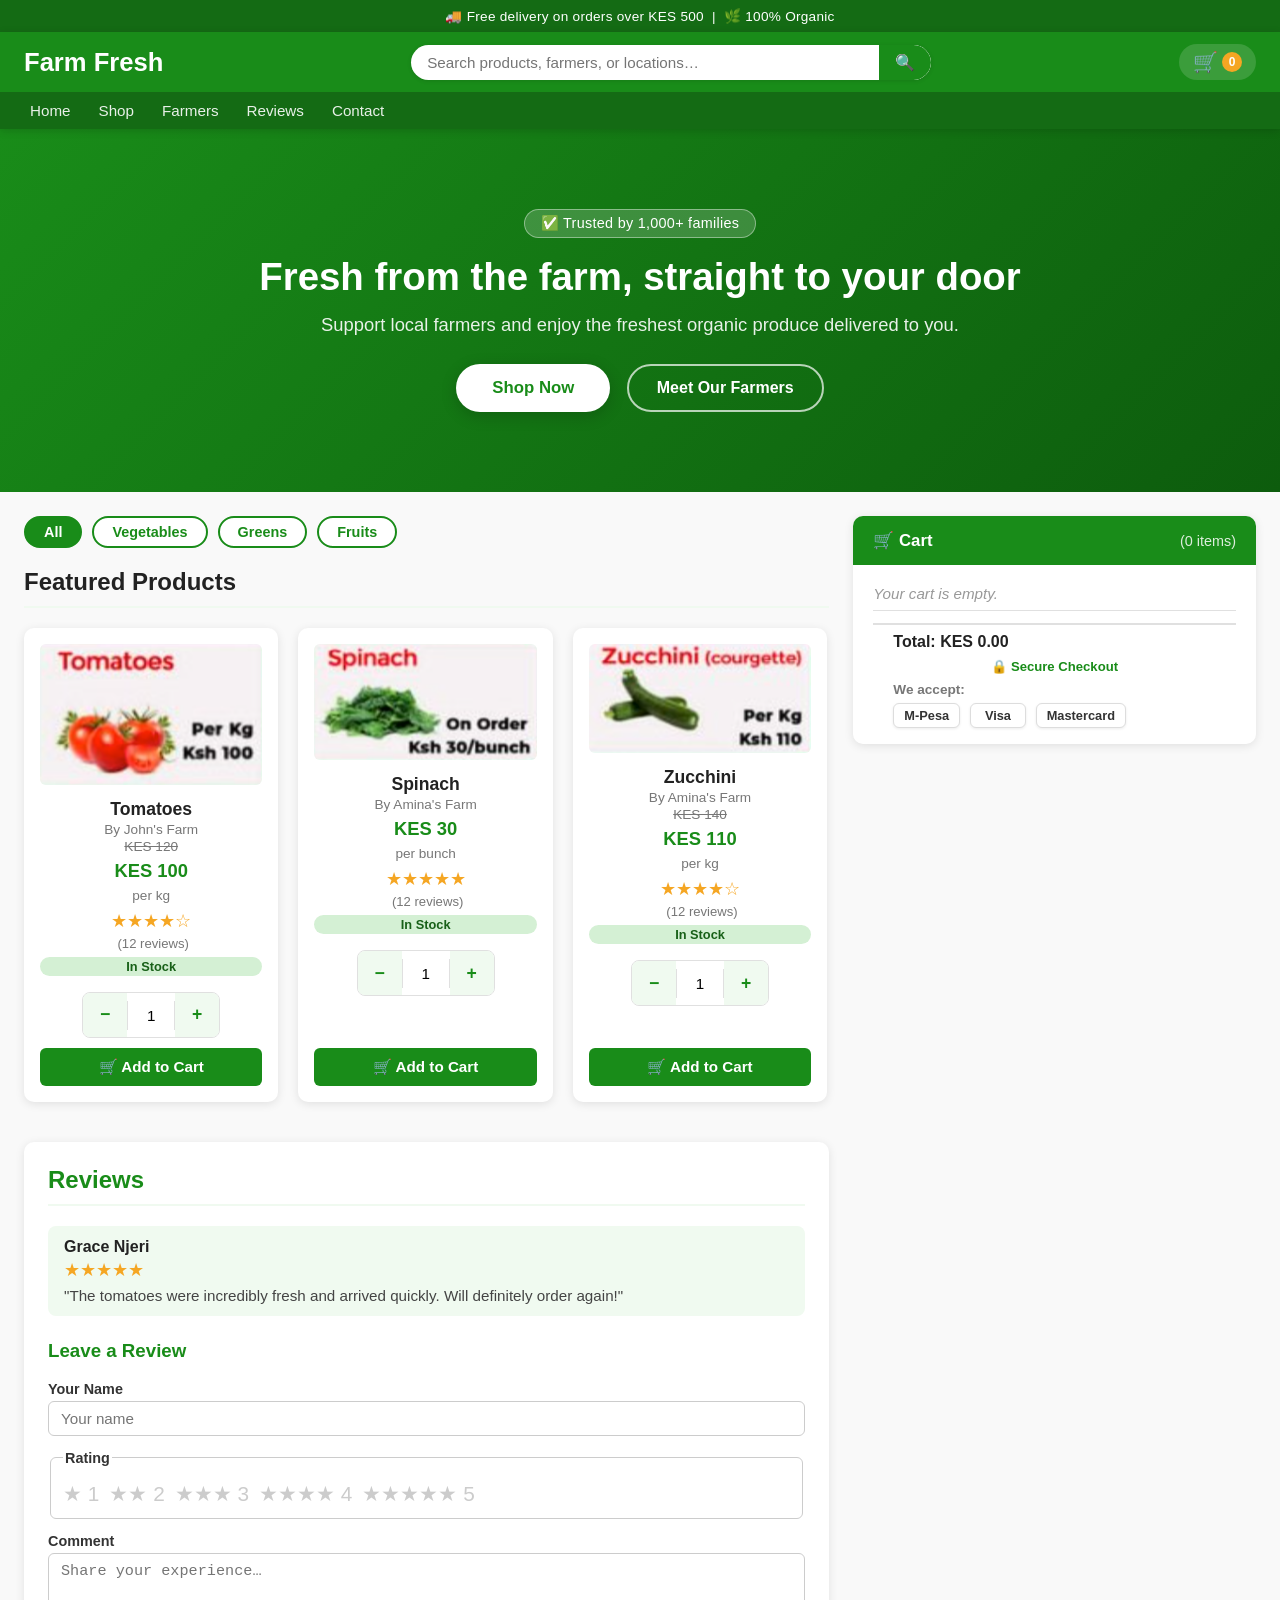
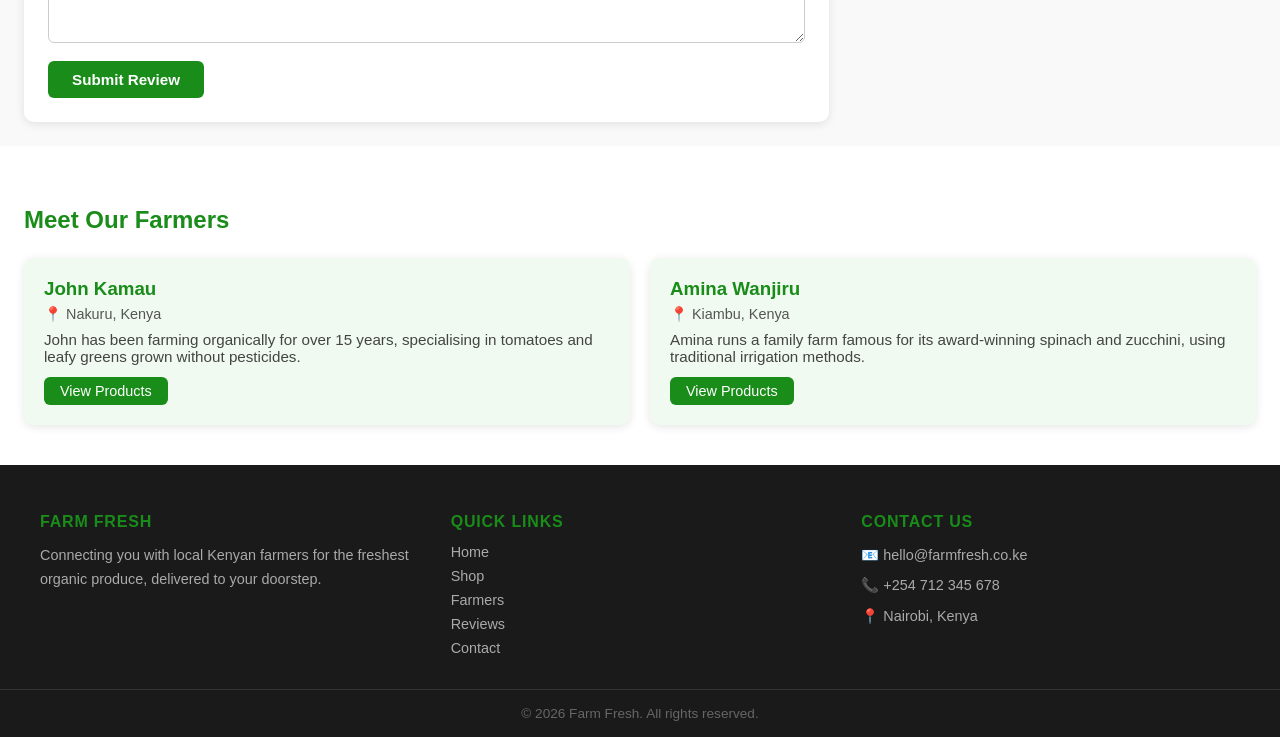
==== index.html @ 62be239b "Apply Baymard UX benchmark improvements to index.html, styles.css, script.js Co-authored-by: erokemw" ====
<!DOCTYPE html>
<html lang="en">
  <head>
    <meta charset="UTF-8">
    <meta name="viewport" content="width=device-width, initial-scale=1.0">
    <meta name="description" content="Buy fresh farm produce online — tomatoes, spinach, zucchini and more.">
    <title>Farm Fresh</title>
    <link rel="stylesheet" href="styles.css">
  </head>
  <body>
    <div class="announcement-bar">🚚 Free delivery on orders over KES 500 &nbsp;|&nbsp; 🌿 100% Organic</div>

    <header>
      <div class="header-top">
        <a href="#" class="logo-link" aria-label="Farm Fresh Home">
          <h1 class="logo">Farm Fresh</h1>
        </a>
        <div class="header-search">
          <input type="search" id="product-search" placeholder="Search products, farmers, or locations…" aria-label="Search products" enterkeyhint="search">
          <button type="button" class="search-btn" aria-label="Search">🔍</button>
        </div>
        <a href="#cart" class="cart-icon-link" aria-label="View cart">
          🛒 <span class="cart-badge" id="cart-count">0</span>
        </a>
      </div>
      <div class="header-bottom">
        <button class="hamburger" aria-label="Toggle navigation">☰</button>
        <nav aria-label="Main navigation">
          <ul>
            <li><a href="#">Home</a></li>
            <li><a href="#products">Shop</a></li>
            <li><a href="#farmers">Farmers</a></li>
            <li><a href="#reviews">Reviews</a></li>
            <li><a href="#">Contact</a></li>
          </ul>
        </nav>
      </div>
    </header>

    <section class="hero">
      <div class="hero-content">
        <span class="hero-badge">✅ Trusted by 1,000+ families</span>
        <h2>Fresh from the farm, straight to your door</h2>
        <p>Support local farmers and enjoy the freshest organic produce delivered to you.</p>
        <a href="#products" class="btn-cta">Shop Now</a>
        <a href="#farmers" class="btn-cta-secondary">Meet Our Farmers</a>
      </div>
    </section>

    <main>
      <div class="products-wrapper">
        <div class="category-filters" role="group" aria-label="Filter by category">
          <button class="filter-btn active" data-filter="all">All</button>
          <button class="filter-btn" data-filter="vegetables">Vegetables</button>
          <button class="filter-btn" data-filter="greens">Greens</button>
          <button class="filter-btn" data-filter="fruits">Fruits</button>
        </div>

        <section id="products" class="product-list">
          <h2>Featured Products</h2>
          <ul>
            <li data-name="Tomatoes" data-farmer="John's Farm" data-availability="available" data-category="vegetables">
              <img src="product-1.png" alt="Tomatoes" loading="lazy">
              <h3>Tomatoes</h3>
              <small>By John's Farm</small>
              <del class="price-was">KES 120</del>
              <p>KES 100</p>
              <small class="product-unit">per kg</small>
              <div class="rating" aria-label="4 out of 5 stars">★★★★☆</div>
              <span class="review-count">(12 reviews)</span>
              <span class="badge available">In Stock</span>
              <div class="qty-wrapper">
                <button type="button" class="qty-minus" aria-label="Decrease quantity for Tomatoes">−</button>
                <input type="number" id="qty-tomatoes" class="qty-input" min="1" value="1" aria-label="Quantity for Tomatoes">
                <button type="button" class="qty-plus" aria-label="Increase quantity for Tomatoes">+</button>
              </div>
              <button type="button" class="add-to-cart" data-name="Tomatoes" data-price="100" data-farmer="John's Farm" data-availability="available">🛒 Add to Cart</button>
            </li>
            <li data-name="Spinach" data-farmer="Amina's Farm" data-availability="available" data-category="greens">
              <img src="product-2.png" alt="Spinach" loading="lazy">
              <h3>Spinach</h3>
              <small>By Amina's Farm</small>
              <p>KES 30</p>
              <small class="product-unit">per bunch</small>
              <div class="rating" aria-label="5 out of 5 stars">★★★★★</div>
              <span class="review-count">(12 reviews)</span>
              <span class="badge available">In Stock</span>
              <div class="qty-wrapper">
                <button type="button" class="qty-minus" aria-label="Decrease quantity for Spinach">−</button>
                <input type="number" id="qty-spinach" class="qty-input" min="1" value="1" aria-label="Quantity for Spinach">
                <button type="button" class="qty-plus" aria-label="Increase quantity for Spinach">+</button>
              </div>
              <button type="button" class="add-to-cart" data-name="Spinach" data-price="30" data-farmer="Amina's Farm" data-availability="available">🛒 Add to Cart</button>
            </li>
            <li data-name="Zucchini" data-farmer="Amina's Farm" data-availability="available" data-category="vegetables">
              <img src="product-3.png" alt="Zucchini" loading="lazy">
              <h3>Zucchini</h3>
              <small>By Amina's Farm</small>
              <del class="price-was">KES 140</del>
              <p>KES 110</p>
              <small class="product-unit">per kg</small>
              <div class="rating" aria-label="4 out of 5 stars">★★★★☆</div>
              <span class="review-count">(12 reviews)</span>
              <span class="badge available">In Stock</span>
              <div class="qty-wrapper">
                <button type="button" class="qty-minus" aria-label="Decrease quantity for Zucchini">−</button>
                <input type="number" id="qty-zucchini" class="qty-input" min="1" value="1" aria-label="Quantity for Zucchini">
                <button type="button" class="qty-plus" aria-label="Increase quantity for Zucchini">+</button>
              </div>
              <button type="button" class="add-to-cart" data-name="Zucchini" data-price="110" data-farmer="Amina's Farm" data-availability="available">🛒 Add to Cart</button>
            </li>
          </ul>
        </section>

        <section id="reviews" class="reviews-section">
          <h2>Reviews</h2>
          <div class="reviews-list">
            <div class="review-card">
              <strong>Grace Njeri</strong>
              <div class="rating" aria-label="5 out of 5 stars">★★★★★</div>
              <p>"The tomatoes were incredibly fresh and arrived quickly. Will definitely order again!"</p>
            </div>
          </div>
          <h3>Leave a Review</h3>
          <form id="review-form" novalidate>
            <div class="form-group">
              <label for="review-name">Your Name</label>
              <input type="text" id="review-name" placeholder="Your name" required autocomplete="name">
            </div>
            <div class="form-group">
              <fieldset>
                <legend>Rating</legend>
                <div class="star-radio-group">
                  <label><input type="radio" name="rating" value="1" required> ★ 1</label>
                  <label><input type="radio" name="rating" value="2"> ★★ 2</label>
                  <label><input type="radio" name="rating" value="3"> ★★★ 3</label>
                  <label><input type="radio" name="rating" value="4"> ★★★★ 4</label>
                  <label><input type="radio" name="rating" value="5"> ★★★★★ 5</label>
                </div>
              </fieldset>
            </div>
            <div class="form-group">
              <label for="review-comment">Comment</label>
              <textarea id="review-comment" rows="4" placeholder="Share your experience…" required></textarea>
            </div>
            <button type="submit" class="btn-submit" id="btn-submit-review">Submit Review</button>
          </form>
        </section>
      </div>

      <section id="cart" class="cart">
        <div class="cart-header">
          <span>🛒 Cart</span>
          <span class="cart-header-count">(<span id="cart-header-count">0</span> items)</span>
        </div>
        <ul aria-label="Cart items">
          <li class="empty-cart-msg">Your cart is empty.</li>
        </ul>
        <p class="cart-total-line">Total: KES <span class="total">0.00</span></p>
        <div id="order-confirmation" class="order-confirmation" hidden>
          ✅ Order placed! Thank you for shopping with Farm Fresh.<br>
          <small>We'll call you to confirm. Expected delivery: within 24 hours.</small>
        </div>
        <p class="secure-checkout-label">🔒 Secure Checkout</p>
        <button type="button" class="checkout">Checkout</button>

        <div id="checkout-form-wrapper" class="checkout-form-wrapper" hidden>
          <h3>Payment Details</h3>
          <form id="checkout-form" novalidate>
            <div class="form-group">
              <label for="checkout-name">Full Name</label>
              <input type="text" id="checkout-name" placeholder="Full name" required autocomplete="name">
            </div>
            <div class="form-group">
              <label for="checkout-phone">Phone Number</label>
              <input type="tel" id="checkout-phone" autocomplete="tel" placeholder="e.g. 0712 345 678" required>
            </div>
            <div class="form-group">
              <label for="checkout-address">Delivery Address</label>
              <input type="text" id="checkout-address" autocomplete="street-address" placeholder="e.g. 14 Moi Avenue, Nairobi" required>
            </div>
            <div class="order-summary-preview" id="order-summary-preview"></div>
            <button type="submit" class="btn-submit">Confirm Order</button>
          </form>
        </div>

        <div class="payment-methods">
          <p>We accept:</p>
          <span class="payment-icon">M-Pesa</span>
          <span class="payment-icon">Visa</span>
          <span class="payment-icon">Mastercard</span>
        </div>
      </section>
    </main>

    <section id="farmers" class="farmers-section">
      <h2>Meet Our Farmers</h2>
      <div class="farmers-grid">
        <div class="farmer-card">
          <h3>John Kamau</h3>
          <p class="farmer-location">📍 Nakuru, Kenya</p>
          <p class="farmer-bio">John has been farming organically for over 15 years, specialising in tomatoes and leafy greens grown without pesticides.</p>
          <a href="#products" class="farmer-link">View Products</a>
        </div>
        <div class="farmer-card">
          <h3>Amina Wanjiru</h3>
          <p class="farmer-location">📍 Kiambu, Kenya</p>
          <p class="farmer-bio">Amina runs a family farm famous for its award-winning spinach and zucchini, using traditional irrigation methods.</p>
          <a href="#products" class="farmer-link">View Products</a>
        </div>
      </div>
    </section>

    <footer>
      <div class="footer-main">
        <div class="footer-col">
          <h4>Farm Fresh</h4>
          <p>Connecting you with local Kenyan farmers for the freshest organic produce, delivered to your doorstep.</p>
        </div>
        <div class="footer-col">
          <h4>Quick Links</h4>
          <nav aria-label="Footer navigation">
            <ul>
              <li><a href="#">Home</a></li>
              <li><a href="#products">Shop</a></li>
              <li><a href="#farmers">Farmers</a></li>
              <li><a href="#reviews">Reviews</a></li>
              <li><a href="#">Contact</a></li>
            </ul>
          </nav>
        </div>
        <div class="footer-col">
          <h4>Contact Us</h4>
          <p>📧 hello@farmfresh.co.ke</p>
          <p>📞 +254 712 345 678</p>
          <p>📍 Nairobi, Kenya</p>
        </div>
      </div>
      <div class="footer-bottom">
        <p>&copy; 2026 Farm Fresh. All rights reserved.</p>
      </div>
    </footer>
    <a href="#cart" class="fab-cart" aria-label="View cart">
      🛒 <span class="fab-cart-count" id="fab-cart-count">0</span>
    </a>
    <div id="toast" class="toast" role="status" aria-live="polite"></div>
    <script src="script.js"></script>
  </body>
</html>
---- styles.css ----
/* ===== CSS Variables ===== */
:root {
  --green: #198C19;
  --green-dark: #146b14;
  --green-light: #f0faf0;
  --orange: #f5a623;
  --orange-dark: #d4881a;
  --text: #222;
  --muted: #777;
  --border: #e0e0e0;
  --radius: 10px;
  --shadow: 0 2px 10px rgba(0,0,0,0.10);
  --shadow-hover: 0 6px 24px rgba(0,0,0,0.15);
}

/* ===== Reset & Base ===== */
*, *::before, *::after {
  box-sizing: border-box;
}

body {
  margin: 0;
  font-family: 'Segoe UI', Arial, sans-serif;
  color: var(--text);
  background: #f9f9f9;
}

/* ===== Announcement Bar ===== */
.announcement-bar {
  background: var(--green-dark);
  color: #fff;
  text-align: center;
  padding: 8px 16px;
  font-size: 0.85rem;
  letter-spacing: 0.02em;
}

/* ===== Header ===== */
header {
  position: sticky;
  top: 0;
  z-index: 100;
  box-shadow: 0 2px 8px rgba(0,0,0,0.15);
}

.header-top {
  display: flex;
  align-items: center;
  justify-content: space-between;
  padding: 12px 24px;
  background-color: var(--green);
  gap: 16px;
}

.logo-link {
  text-decoration: none;
  flex-shrink: 0;
}

.logo {
  color: #fff;
  margin: 0;
  font-size: 1.6rem;
  white-space: nowrap;
}

.header-search {
  display: flex;
  flex: 1;
  max-width: 520px;
  background: #fff;
  border-radius: 24px;
  overflow: hidden;
  box-shadow: 0 1px 4px rgba(0,0,0,0.12);
}

.header-search #product-search {
  flex: 1;
  padding: 9px 16px;
  border: none;
  border-radius: 24px 0 0 24px;
  font-size: 0.95rem;
  outline: none;
  background: transparent;
}

.header-search #product-search:focus {
  box-shadow: 0 0 0 2px var(--green) inset;
}

.search-btn {
  padding: 0 16px;
  background: var(--green);
  border: none;
  border-radius: 0 24px 24px 0;
  cursor: pointer;
  font-size: 1rem;
  color: #fff;
  transition: background 0.2s;
}

.search-btn:hover {
  background: var(--green-dark);
}

.cart-icon-link {
  display: flex;
  align-items: center;
  gap: 4px;
  text-decoration: none;
  color: #fff;
  font-size: 1.25rem;
  background: rgba(255,255,255,0.15);
  padding: 6px 14px;
  border-radius: 20px;
  font-weight: 600;
  transition: background 0.2s;
  flex-shrink: 0;
}

.cart-icon-link:hover {
  background: rgba(255,255,255,0.28);
}

.cart-badge {
  background: var(--orange);
  color: #fff;
  border-radius: 50%;
  font-size: 0.75rem;
  font-weight: 700;
  min-width: 20px;
  height: 20px;
  display: inline-flex;
  align-items: center;
  justify-content: center;
  padding: 0 4px;
}

.header-bottom {
  background: var(--green-dark);
  display: flex;
  align-items: center;
  padding: 0 16px;
}

.hamburger {
  display: none;
  background: none;
  border: none;
  color: #fff;
  font-size: 1.4rem;
  cursor: pointer;
  padding: 8px;
  margin-right: 8px;
}

.header-bottom nav ul {
  list-style: none;
  display: flex;
  margin: 0;
  padding: 0;
}

.header-bottom nav li {
  margin: 0;
}

.header-bottom nav a {
  display: block;
  text-decoration: none;
  color: rgba(255,255,255,0.9);
  font-weight: 500;
  padding: 10px 14px;
  font-size: 0.95rem;
  transition: background 0.2s, color 0.2s;
}

.header-bottom nav a:hover {
  background: rgba(255,255,255,0.12);
  color: #fff;
}

/* ===== Hero Section ===== */
.hero {
  background: linear-gradient(135deg, #198C19 0%, #0d5c0d 100%);
  padding: 80px 24px;
  text-align: center;
  color: #fff;
}

.hero-badge {
  display: inline-block;
  background: rgba(255,255,255,0.18);
  border: 1px solid rgba(255,255,255,0.4);
  border-radius: 20px;
  padding: 5px 16px;
  font-size: 0.9rem;
  margin-bottom: 16px;
  letter-spacing: 0.02em;
}

.hero-content h2 {
  font-size: 2.4rem;
  margin: 0 0 14px;
  line-height: 1.2;
}

.hero-content p {
  font-size: 1.15rem;
  margin: 0 0 28px;
  opacity: 0.9;
}

.btn-cta {
  display: inline-block;
  background: #fff;
  color: var(--green);
  padding: 14px 36px;
  border-radius: 28px;
  font-weight: 700;
  text-decoration: none;
  font-size: 1.05rem;
  box-shadow: 0 4px 16px rgba(0,0,0,0.18);
  transition: background 0.2s, color 0.2s, box-shadow 0.2s;
}

.btn-cta:hover {
  background: #e6f5e6;
  box-shadow: 0 6px 20px rgba(0,0,0,0.22);
}

.btn-cta-secondary {
  display: inline-block;
  margin-left: 12px;
  background: transparent;
  color: #fff;
  padding: 13px 28px;
  border-radius: 28px;
  border: 2px solid rgba(255,255,255,0.7);
  font-weight: 600;
  text-decoration: none;
  font-size: 1rem;
  transition: background 0.2s, border-color 0.2s;
}

.btn-cta-secondary:hover {
  background: rgba(255,255,255,0.15);
  border-color: #fff;
}

/* ===== Farmers Section ===== */
.farmers-section {
  padding: 40px 24px;
  background: #fff;
}

.farmers-section h2 {
  margin-bottom: 24px;
  font-size: 1.5rem;
  color: var(--green);
}

.farmers-grid {
  display: flex;
  flex-wrap: wrap;
  gap: 20px;
}

.farmer-card {
  flex: 1 1 260px;
  background: var(--green-light);
  border-radius: var(--radius);
  box-shadow: var(--shadow);
  padding: 20px;
}

.farmer-card h3 {
  margin: 0 0 6px;
  color: var(--green);
}

.farmer-location {
  font-size: 0.9rem;
  color: #555;
  margin: 0 0 8px;
}

.farmer-bio {
  font-size: 0.95rem;
  color: #444;
  margin: 0 0 12px;
}

.farmer-link {
  display: inline-block;
  color: #fff;
  background: var(--green);
  padding: 6px 16px;
  border-radius: 6px;
  text-decoration: none;
  font-size: 0.9rem;
  transition: background 0.2s;
}

.farmer-link:hover {
  background: var(--green-dark);
}

/* ===== Main Layout ===== */
main {
  display: flex;
  flex-wrap: wrap;
  padding: 24px;
  gap: 24px;
  align-items: flex-start;
}

.products-wrapper {
  flex: 2;
  min-width: 0;
}

/* ===== Category Filter Pills ===== */
.category-filters {
  display: flex;
  gap: 10px;
  flex-wrap: wrap;
  margin-bottom: 20px;
}

.filter-btn {
  padding: 6px 18px;
  border: 2px solid var(--green);
  border-radius: 20px;
  background: #fff;
  color: var(--green);
  font-weight: 600;
  cursor: pointer;
  font-size: 0.9rem;
  transition: background 0.2s, color 0.2s;
}

.filter-btn.active,
.filter-btn:hover {
  background: var(--green);
  color: #fff;
}

/* ===== Product List ===== */
.product-list {
  margin-bottom: 40px;
}

.product-list h2,
.reviews-section h2 {
  padding-bottom: 10px;
  border-bottom: 2px solid var(--green-light);
  margin-bottom: 20px;
}

.product-list ul {
  list-style: none;
  display: flex;
  flex-wrap: wrap;
  gap: 20px;
  padding: 0;
  margin: 0;
}

.product-list li {
  width: calc(33.33% - 14px);
  background: #fff;
  border-radius: var(--radius);
  box-shadow: var(--shadow);
  padding: 16px;
  text-align: center;
  display: flex;
  flex-direction: column;
  transition: transform 0.2s, box-shadow 0.2s;
}

.product-list li:hover {
  transform: translateY(-5px);
  box-shadow: var(--shadow-hover);
}

.product-list li img {
  width: 100%;
  max-height: 180px;
  object-fit: cover;
  border-radius: 6px;
  margin-bottom: 8px;
}

.product-list li h3 {
  margin: 6px 0 2px;
  font-size: 1.1rem;
  font-weight: 700;
}

.product-list li small {
  color: var(--muted);
  font-size: 0.85rem;
}

.price-was {
  font-size: 0.85rem;
  color: var(--muted);
  text-decoration: line-through;
  margin: 2px 0 0;
  display: block;
}

.product-unit {
  color: var(--muted);
  font-size: 0.8rem;
  margin: 0 0 4px;
  display: block;
}

.review-count {
  font-size: 0.82rem;
  color: var(--muted);
  margin-left: 4px;
}

.product-list li p {
  font-size: 1.15rem;
  font-weight: 700;
  color: var(--green);
  margin: 6px 0;
}

/* ===== Rating Stars ===== */
.rating {
  color: var(--orange);
  font-size: 1.1rem;
  margin: 4px 0;
}

/* ===== Availability Badge ===== */
.badge {
  display: inline-block;
  padding: 2px 10px;
  border-radius: 12px;
  font-size: 0.8rem;
  font-weight: 600;
  margin: 6px 0;
}

.badge.available {
  background: #d4f0d4;
  color: #186018;
}

.badge.out-of-stock {
  background: #fce4e4;
  color: #900;
}

/* ===== Quantity Stepper ===== */
.qty-wrapper {
  display: flex;
  align-items: center;
  justify-content: center;
  gap: 0;
  margin: 10px 0;
  border: 1px solid var(--border);
  border-radius: 8px;
  overflow: hidden;
  width: fit-content;
  margin-left: auto;
  margin-right: auto;
}

.qty-minus,
.qty-plus {
  background: var(--green-light);
  border: none;
  padding: 6px 12px;
  font-size: 1.1rem;
  font-weight: 700;
  cursor: pointer;
  color: var(--green);
  transition: background 0.2s;
  line-height: 1;
  min-width: 44px;
  min-height: 44px;
  display: flex;
  align-items: center;
  justify-content: center;
}

.qty-minus:hover,
.qty-plus:hover {
  background: var(--green);
  color: #fff;
}

.qty-input {
  width: 48px;
  padding: 6px 4px;
  border: none;
  border-left: 1px solid var(--border);
  border-right: 1px solid var(--border);
  font-size: 0.95rem;
  text-align: center;
  outline: none;
  -moz-appearance: textfield;
}

.qty-input::-webkit-outer-spin-button,
.qty-input::-webkit-inner-spin-button {
  -webkit-appearance: none;
  margin: 0;
}

/* ===== Buttons ===== */
.add-to-cart {
  display: block;
  width: 100%;
  margin-top: auto;
  padding: 10px 18px;
  background: var(--green);
  color: #fff;
  border: none;
  border-radius: 6px;
  cursor: pointer;
  font-size: 0.95rem;
  font-weight: 600;
  transition: background 0.2s;
}

.add-to-cart:hover {
  background: var(--green-dark);
}

.checkout {
  display: none;
  width: calc(100% - 40px);
  padding: 12px;
  background: var(--orange);
  color: #fff;
  border: none;
  border-radius: 6px;
  cursor: pointer;
  font-size: 1rem;
  font-weight: 700;
  margin: 8px 20px 12px;
  transition: background 0.2s;
}

.checkout:hover {
  background: var(--orange-dark);
}

.btn-submit {
  padding: 10px 24px;
  background: var(--green);
  color: #fff;
  border: none;
  border-radius: 6px;
  cursor: pointer;
  font-size: 0.95rem;
  font-weight: 600;
  transition: background 0.2s;
}

.btn-submit:hover {
  background: var(--green-dark);
}

/* ===== Cart ===== */
.cart {
  flex: 1;
  min-width: 280px;
  background: #fff;
  border-radius: var(--radius);
  box-shadow: var(--shadow);
  padding: 0;
  height: fit-content;
  position: sticky;
  top: 80px;
  overflow: hidden;
}

.cart-header {
  display: flex;
  align-items: center;
  justify-content: space-between;
  background: var(--green);
  color: #fff;
  padding: 14px 20px;
  font-size: 1.05rem;
  font-weight: 700;
}

.cart-header-count {
  font-size: 0.9rem;
  font-weight: 400;
  opacity: 0.85;
}

.cart > ul,
.cart > p,
.cart > div,
.cart > button {
  padding-left: 20px;
  padding-right: 20px;
}

.cart ul {
  list-style: none;
  padding: 0 20px;
  margin: 12px 0;
}

.empty-cart-msg {
  color: #999;
  font-style: italic;
  font-size: 0.95rem;
  padding: 12px 0;
}

.cart ul li {
  display: flex;
  justify-content: space-between;
  align-items: center;
  padding: 8px 0;
  border-bottom: 1px solid var(--border);
  font-size: 0.95rem;
}

.cart-total-line {
  font-weight: 700;
  margin: 8px 20px;
  padding-top: 8px;
  border-top: 2px solid var(--border);
}

.remove-btn {
  background: #e53935;
  color: #fff;
  border: none;
  border-radius: 4px;
  padding: 2px 8px;
  font-size: 0.8rem;
  cursor: pointer;
  margin-left: 8px;
  flex-shrink: 0;
  transition: background 0.2s;
}

.remove-btn:hover {
  background: #b71c1c;
}

/* ===== Secure Checkout Label ===== */
.secure-checkout-label {
  text-align: center;
  font-size: 0.82rem;
  color: var(--green);
  margin: 4px 20px 0;
  font-weight: 600;
}

/* ===== Order Summary Preview ===== */
.order-summary-preview {
  background: #f5f5f5;
  border-radius: 6px;
  padding: 10px 12px;
  margin-bottom: 12px;
  font-size: 0.9rem;
}

.summary-row {
  display: flex;
  justify-content: space-between;
  padding: 3px 0;
}

.summary-total {
  border-top: 1px solid #ddd;
  padding-top: 6px;
  margin-top: 4px;
}

/* ===== Order Confirmation ===== */
.order-confirmation {
  background: #d4f0d4;
  color: #186018;
  border-radius: 6px;
  padding: 12px 16px;
  margin: 10px 20px;
  font-weight: 600;
}

/* ===== Checkout Form ===== */
.checkout-form-wrapper {
  margin: 0 20px 12px;
  border-top: 1px solid var(--border);
  padding-top: 12px;
}

.checkout-form-wrapper h3 {
  margin-top: 0;
  font-size: 1rem;
  color: var(--green);
}

/* ===== Payment Methods ===== */
.payment-methods {
  margin: 8px 20px 16px;
  font-size: 0.85rem;
  color: var(--muted);
}

.payment-methods p {
  margin: 0 0 6px;
  font-weight: 600;
}

.payment-icon {
  display: inline-block;
  border-radius: 6px;
  min-width: 56px;
  text-align: center;
  background: #fff;
  border: 1.5px solid #ddd;
  padding: 4px 10px;
  font-size: 0.8rem;
  font-weight: 700;
  color: #333;
  box-shadow: 0 1px 3px rgba(0,0,0,0.08);
  margin-right: 6px;
}

/* ===== Form Groups ===== */
.form-group {
  margin-bottom: 14px;
}

.form-group label,
.form-group legend {
  display: block;
  font-size: 0.9rem;
  font-weight: 600;
  margin-bottom: 4px;
  color: #333;
}

.form-group input[type="text"],
.form-group input[type="tel"],
.form-group textarea {
  width: 100%;
  padding: 8px 12px;
  border: 1px solid #ccc;
  border-radius: 6px;
  font-size: 0.95rem;
  outline: none;
  transition: border-color 0.2s;
}

.form-group input[type="text"]:focus,
.form-group input[type="tel"]:focus,
.form-group textarea:focus {
  border-color: var(--green);
}

.form-group fieldset {
  border: 1px solid #ccc;
  border-radius: 6px;
  padding: 8px 12px;
}

.star-radio-group {
  display: flex;
  flex-wrap: wrap;
  gap: 10px;
  margin-top: 4px;
}

.star-radio-group label {
  font-size: 0.9rem;
  font-weight: 400;
  display: inline-flex;
  align-items: center;
  gap: 4px;
  cursor: pointer;
}

/* ===== Reviews Section ===== */
.reviews-section {
  background: #fff;
  border-radius: var(--radius);
  box-shadow: var(--shadow);
  padding: 24px;
}

.reviews-section h2 {
  color: var(--green);
  margin-top: 0;
}

.reviews-section h3 {
  color: var(--green);
  margin-top: 24px;
}

.reviews-list {
  display: flex;
  flex-direction: column;
  gap: 12px;
  margin-bottom: 16px;
}

.review-card {
  background: var(--green-light);
  border-radius: 8px;
  padding: 12px 16px;
}

.review-card strong {
  display: block;
  margin-bottom: 4px;
}

.review-card p {
  margin: 6px 0 0;
  font-size: 0.95rem;
  color: #444;
}

/* ===== Toast Notification ===== */
.toast {
  position: fixed;
  bottom: 24px;
  left: 50%;
  transform: translateX(-50%) translateY(60px);
  background: #222;
  color: #fff;
  padding: 12px 28px;
  border-radius: 24px;
  font-size: 0.95rem;
  opacity: 0;
  transition: opacity 0.3s, transform 0.3s;
  z-index: 9999;
  pointer-events: none;
}

.toast.show {
  opacity: 1;
  transform: translateX(-50%) translateY(0);
}

/* ===== Footer ===== */
footer {
  background: #1a1a1a;
  color: #aaa;
}

.footer-main {
  display: grid;
  grid-template-columns: repeat(3, 1fr);
  gap: 32px;
  padding: 48px 40px 32px;
}

.footer-col h4 {
  color: var(--green);
  font-size: 1rem;
  margin: 0 0 12px;
  text-transform: uppercase;
  letter-spacing: 0.05em;
}

.footer-col p {
  font-size: 0.9rem;
  line-height: 1.7;
  margin: 0 0 6px;
}

.footer-col nav ul {
  list-style: none;
  padding: 0;
  margin: 0;
  display: flex;
  flex-direction: column;
  gap: 6px;
}

.footer-col nav a {
  color: #aaa;
  text-decoration: none;
  font-size: 0.9rem;
  transition: color 0.2s;
}

.footer-col nav a:hover {
  color: #fff;
}

.footer-bottom {
  border-top: 1px solid #333;
  padding: 16px 40px;
  text-align: center;
}

.footer-bottom p {
  margin: 0;
  font-size: 0.85rem;
  color: #666;
}

/* ===== Form Validation States ===== */
.form-group input[type="text"]:invalid:not(:placeholder-shown),
.form-group input[type="tel"]:invalid:not(:placeholder-shown),
.form-group textarea:invalid:not(:placeholder-shown) {
  border-color: #e53935;
  background: #fff5f5;
}

.form-group input[type="text"]:valid:not(:placeholder-shown),
.form-group input[type="tel"]:valid:not(:placeholder-shown),
.form-group textarea:valid:not(:placeholder-shown) {
  border-color: var(--green);
  background: #f6fff6;
}

/* ===== Star Radio Group ===== */
.star-radio-group label {
  font-size: 1.3rem;
  cursor: pointer;
  color: #ccc;
  transition: color 0.15s;
}

.star-radio-group input[type="radio"]:checked ~ label,
.star-radio-group label:hover,
.star-radio-group label:hover ~ label {
  color: var(--orange);
}

/* Hide the radio inputs visually */
.star-radio-group input[type="radio"] {
  position: absolute;
  opacity: 0;
  width: 0;
  height: 0;
}

/* ===== Floating Cart Button (Mobile) ===== */
.fab-cart {
  display: none;
}

/* ===== Responsive ===== */
@media (max-width: 900px) {
  .product-list li {
    width: calc(50% - 10px);
  }
}

@media (max-width: 768px) {
  .header-top {
    padding: 10px 16px;
    gap: 10px;
  }

  .logo {
    font-size: 1.2rem;
  }

  .header-search {
    max-width: none;
  }

  .hamburger {
    display: block;
  }

  .header-bottom nav {
    display: none;
    width: 100%;
  }

  header.nav-open .header-bottom nav {
    display: block;
  }

  header.nav-open .header-bottom {
    flex-direction: column;
    align-items: flex-start;
    padding: 0;
  }

  .header-bottom nav ul {
    flex-direction: column;
    width: 100%;
    padding: 4px 0;
  }

  .header-bottom nav a {
    padding: 12px 20px;
  }

  .hero-content h2 {
    font-size: 1.6rem;
  }

  .hero {
    padding: 48px 20px;
  }

  .farmers-grid {
    flex-direction: column;
  }

  main {
    flex-direction: column;
    padding: 16px;
  }

  .products-wrapper {
    width: 100%;
  }

  .product-list li {
    width: 100%;
  }

  .cart {
    width: 100%;
    position: static;
  }

  .category-filters {
    flex-wrap: nowrap;
    overflow-x: auto;
    padding-bottom: 4px;
    -webkit-overflow-scrolling: touch;
  }

  .filter-btn {
    white-space: nowrap;
  }

  .footer-main {
    grid-template-columns: 1fr;
    padding: 32px 24px 20px;
    gap: 24px;
  }

  .footer-bottom {
    padding: 12px 24px;
  }

  .fab-cart {
    display: flex;
    align-items: center;
    gap: 6px;
    position: fixed;
    bottom: 72px;
    right: 20px;
    background: var(--orange);
    color: #fff;
    padding: 12px 20px;
    border-radius: 28px;
    font-size: 1rem;
    font-weight: 700;
    text-decoration: none;
    box-shadow: 0 4px 16px rgba(0,0,0,0.22);
    z-index: 999;
    transition: background 0.2s;
  }

  .fab-cart:hover { background: var(--orange-dark); }

  .fab-cart-count {
    background: #fff;
    color: var(--orange);
    border-radius: 50%;
    font-size: 0.8rem;
    font-weight: 700;
    min-width: 22px;
    height: 22px;
    display: inline-flex;
    align-items: center;
    justify-content: center;
  }
}
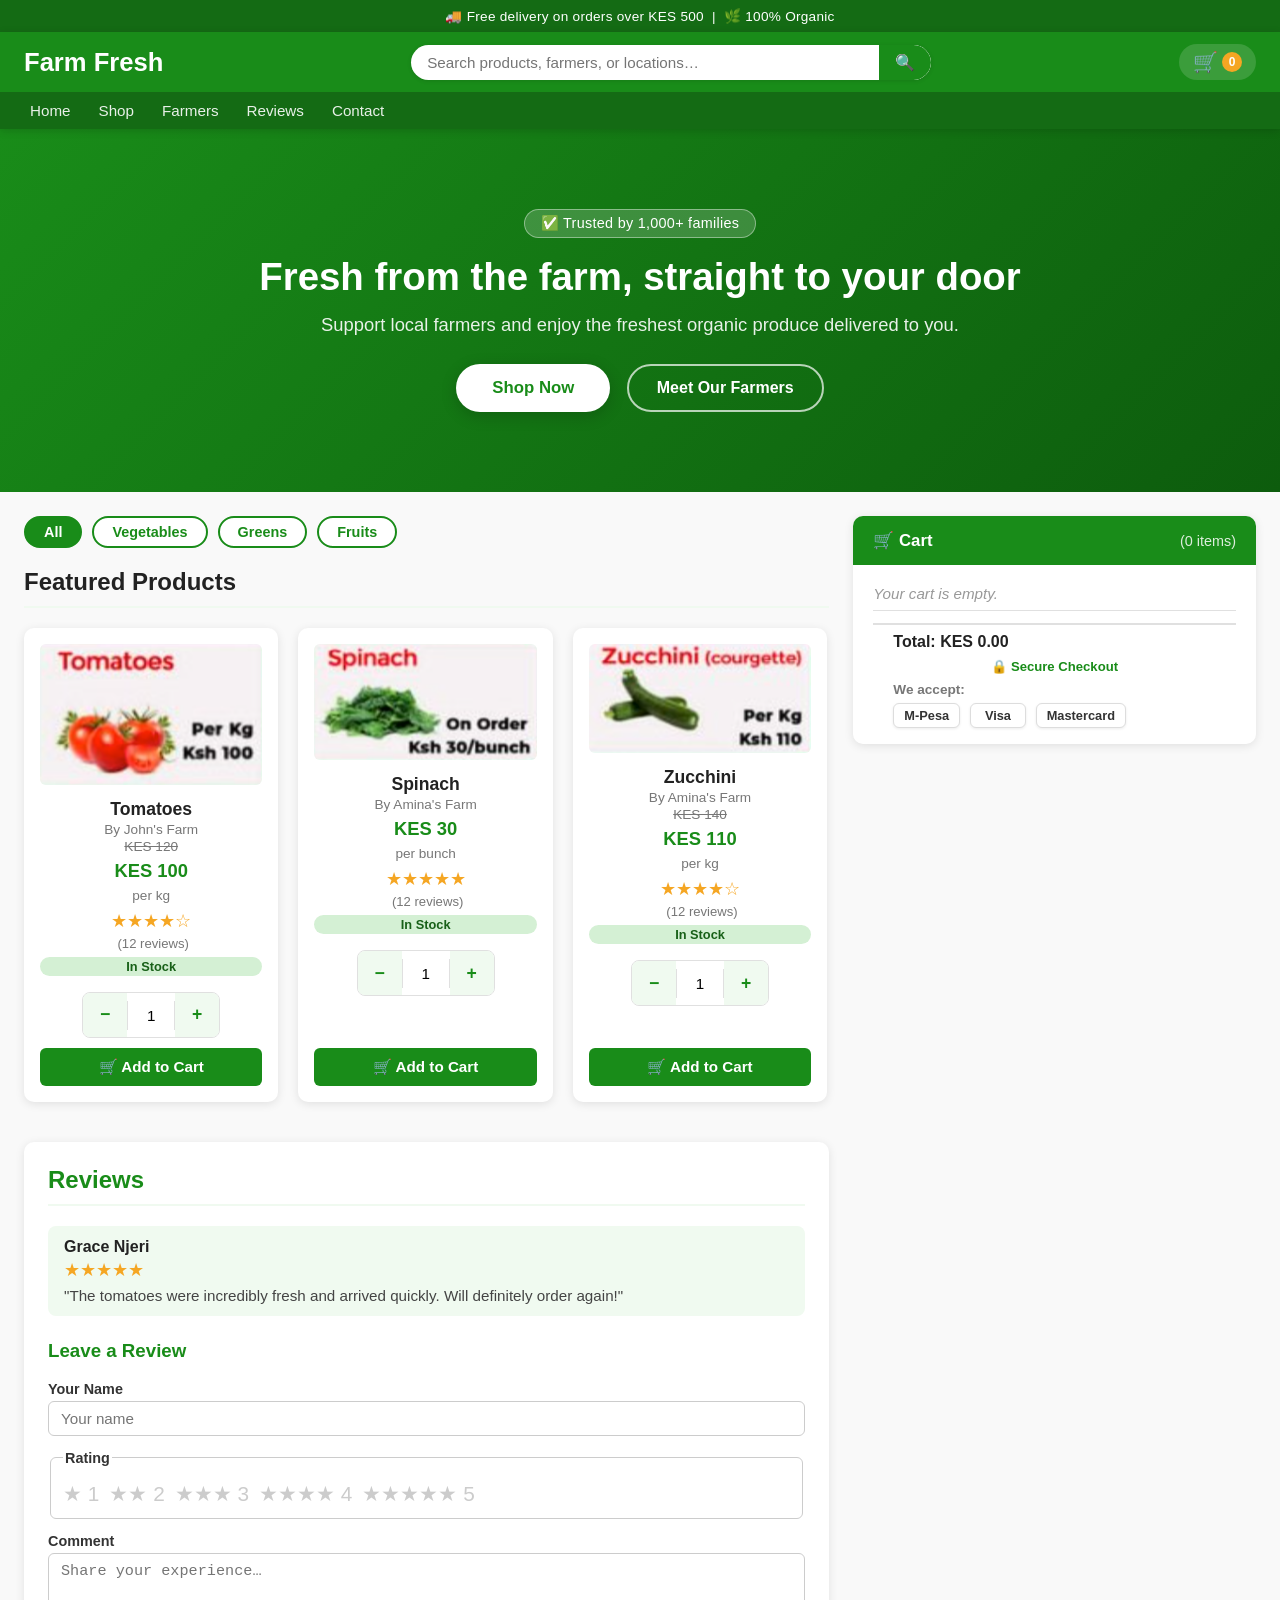
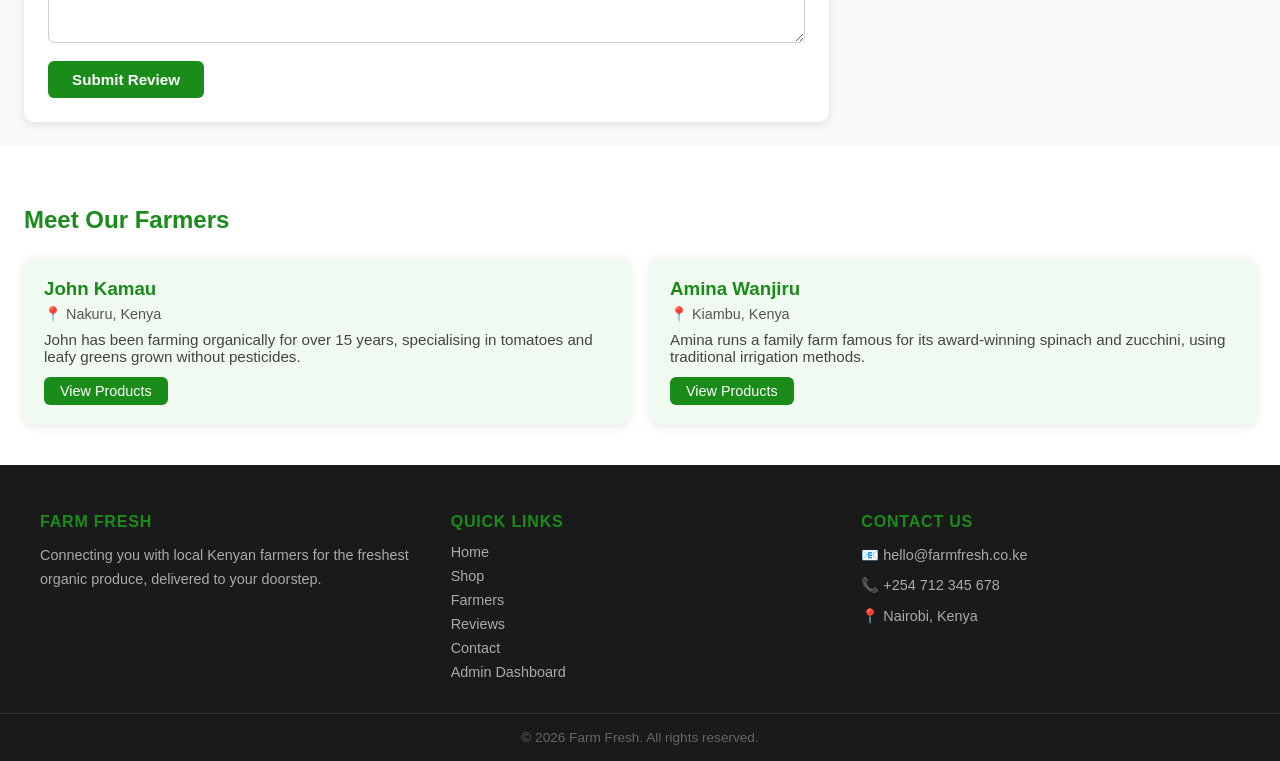
==== commit 546a93dd: "Add fully functional admin dashboard with localStorage Co-authored-by: erokemwa <111133254+erokemwa@" ====
--- a/index.html
+++ b/index.html
@@ -226,6 +226,7 @@
               <li><a href="#farmers">Farmers</a></li>
               <li><a href="#reviews">Reviews</a></li>
               <li><a href="#">Contact</a></li>
+              <li><a href="admin.html">Admin Dashboard</a></li>
             </ul>
           </nav>
         </div>
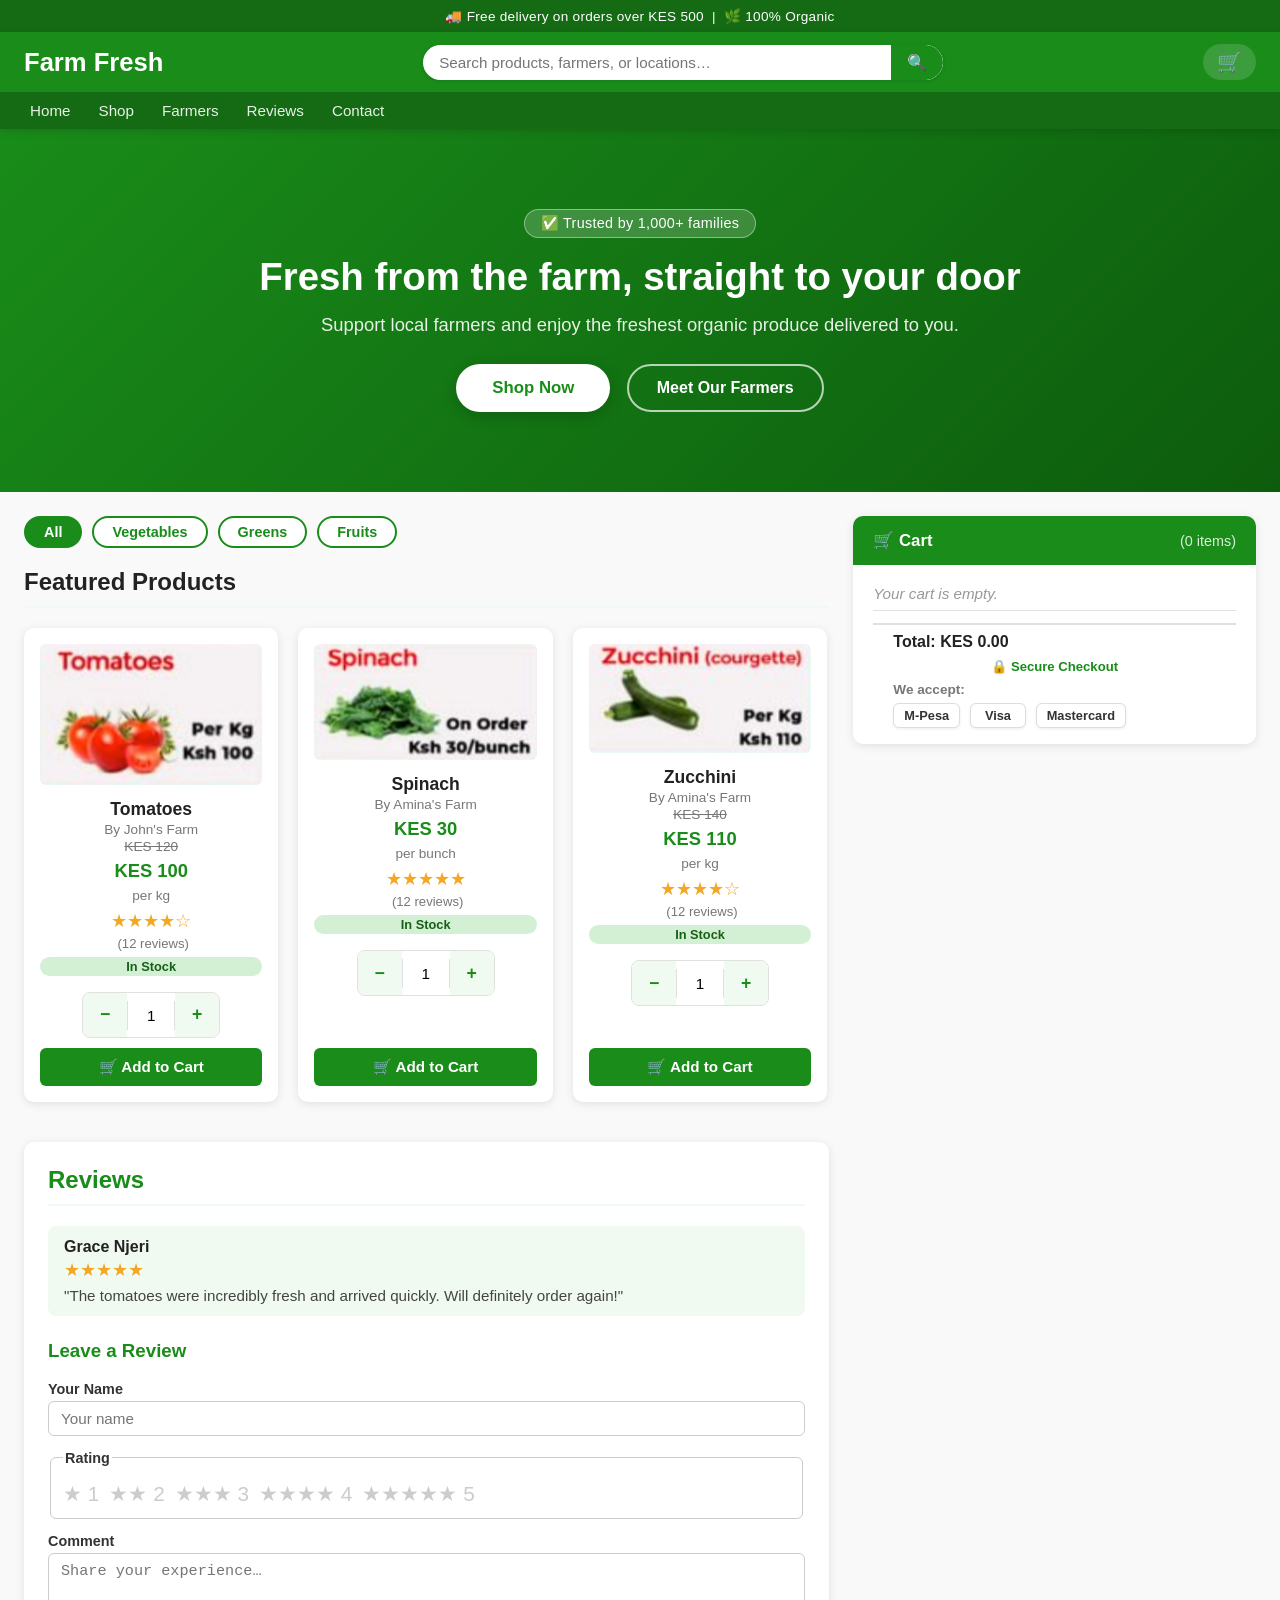
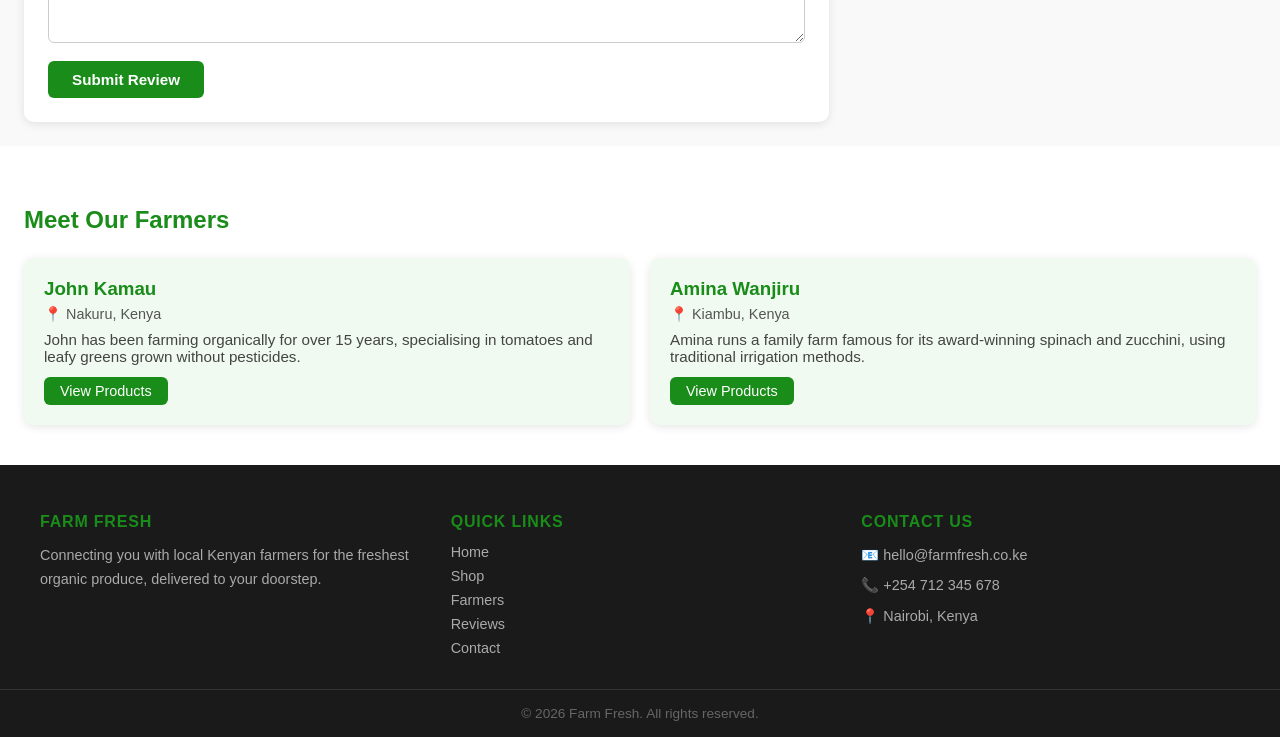
==== commit 75f2aed5: "Fix 6 bugs in index.html, script.js, and styles.css Co-authored-by: erokemwa <111133254+erokemwa@use" ====
--- a/index.html
+++ b/index.html
@@ -20,18 +20,18 @@
           <button type="button" class="search-btn" aria-label="Search">🔍</button>
         </div>
         <a href="#cart" class="cart-icon-link" aria-label="View cart">
-          🛒 <span class="cart-badge" id="cart-count">0</span>
+          🛒 <span class="cart-badge" id="cart-count"></span>
         </a>
       </div>
       <div class="header-bottom">
         <button class="hamburger" aria-label="Toggle navigation">☰</button>
         <nav aria-label="Main navigation">
           <ul>
-            <li><a href="#">Home</a></li>
+            <li><a href="/">Home</a></li>
             <li><a href="#products">Shop</a></li>
             <li><a href="#farmers">Farmers</a></li>
             <li><a href="#reviews">Reviews</a></li>
-            <li><a href="#">Contact</a></li>
+            <li><a href="#contact">Contact</a></li>
           </ul>
         </nav>
       </div>
@@ -221,12 +221,11 @@
           <h4>Quick Links</h4>
           <nav aria-label="Footer navigation">
             <ul>
-              <li><a href="#">Home</a></li>
+              <li><a href="/">Home</a></li>
               <li><a href="#products">Shop</a></li>
               <li><a href="#farmers">Farmers</a></li>
               <li><a href="#reviews">Reviews</a></li>
-              <li><a href="#">Contact</a></li>
-              <li><a href="admin.html">Admin Dashboard</a></li>
+              <li><a href="#contact">Contact</a></li>
             </ul>
           </nav>
         </div>
@@ -242,7 +241,7 @@
       </div>
     </footer>
     <a href="#cart" class="fab-cart" aria-label="View cart">
-      🛒 <span class="fab-cart-count" id="fab-cart-count">0</span>
+      🛒 <span class="fab-cart-count" id="fab-cart-count"></span>
     </a>
     <div id="toast" class="toast" role="status" aria-live="polite"></div>
     <script src="script.js"></script>
--- a/styles.css
+++ b/styles.css
@@ -134,6 +134,10 @@
   align-items: center;
   justify-content: center;
   padding: 0 4px;
+}
+
+.cart-badge:empty {
+  display: none;
 }
 
 .header-bottom {
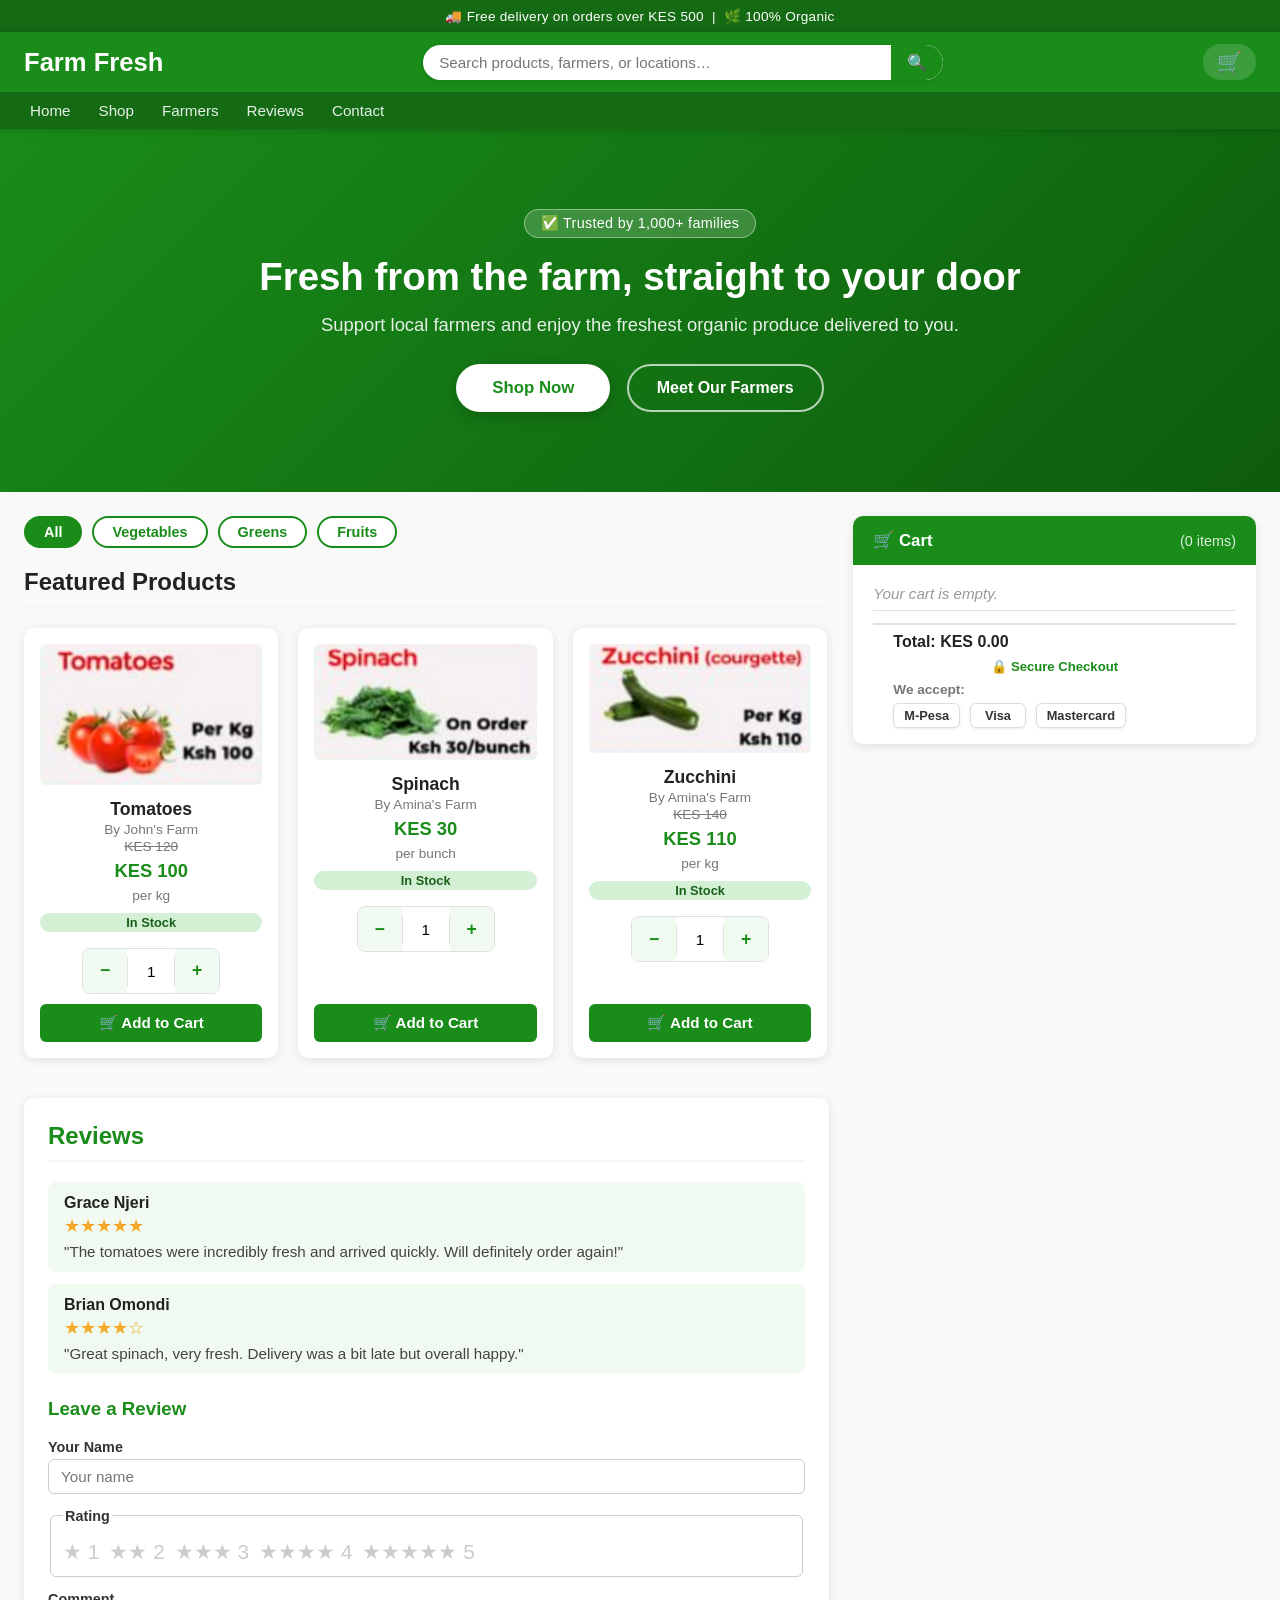
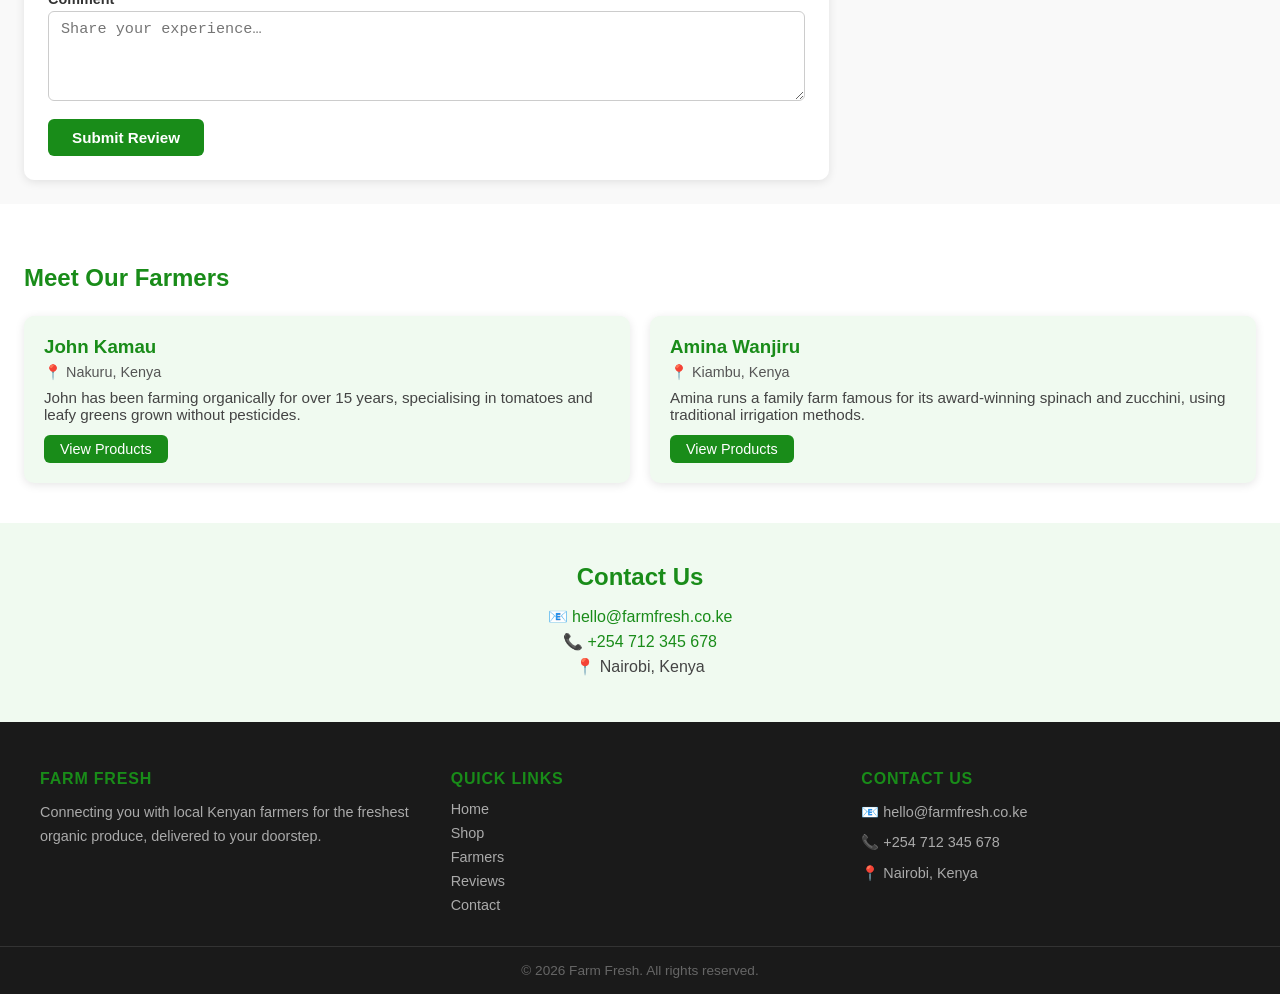
==== commit 1fb4de72: "Connect admin panel to storefront + Baymard UX improvements Co-authored-by: erokemwa <111133254+erok" ====
--- a/index.html
+++ b/index.html
@@ -58,69 +58,12 @@
 
         <section id="products" class="product-list">
           <h2>Featured Products</h2>
-          <ul>
-            <li data-name="Tomatoes" data-farmer="John's Farm" data-availability="available" data-category="vegetables">
-              <img src="product-1.png" alt="Tomatoes" loading="lazy">
-              <h3>Tomatoes</h3>
-              <small>By John's Farm</small>
-              <del class="price-was">KES 120</del>
-              <p>KES 100</p>
-              <small class="product-unit">per kg</small>
-              <div class="rating" aria-label="4 out of 5 stars">★★★★☆</div>
-              <span class="review-count">(12 reviews)</span>
-              <span class="badge available">In Stock</span>
-              <div class="qty-wrapper">
-                <button type="button" class="qty-minus" aria-label="Decrease quantity for Tomatoes">−</button>
-                <input type="number" id="qty-tomatoes" class="qty-input" min="1" value="1" aria-label="Quantity for Tomatoes">
-                <button type="button" class="qty-plus" aria-label="Increase quantity for Tomatoes">+</button>
-              </div>
-              <button type="button" class="add-to-cart" data-name="Tomatoes" data-price="100" data-farmer="John's Farm" data-availability="available">🛒 Add to Cart</button>
-            </li>
-            <li data-name="Spinach" data-farmer="Amina's Farm" data-availability="available" data-category="greens">
-              <img src="product-2.png" alt="Spinach" loading="lazy">
-              <h3>Spinach</h3>
-              <small>By Amina's Farm</small>
-              <p>KES 30</p>
-              <small class="product-unit">per bunch</small>
-              <div class="rating" aria-label="5 out of 5 stars">★★★★★</div>
-              <span class="review-count">(12 reviews)</span>
-              <span class="badge available">In Stock</span>
-              <div class="qty-wrapper">
-                <button type="button" class="qty-minus" aria-label="Decrease quantity for Spinach">−</button>
-                <input type="number" id="qty-spinach" class="qty-input" min="1" value="1" aria-label="Quantity for Spinach">
-                <button type="button" class="qty-plus" aria-label="Increase quantity for Spinach">+</button>
-              </div>
-              <button type="button" class="add-to-cart" data-name="Spinach" data-price="30" data-farmer="Amina's Farm" data-availability="available">🛒 Add to Cart</button>
-            </li>
-            <li data-name="Zucchini" data-farmer="Amina's Farm" data-availability="available" data-category="vegetables">
-              <img src="product-3.png" alt="Zucchini" loading="lazy">
-              <h3>Zucchini</h3>
-              <small>By Amina's Farm</small>
-              <del class="price-was">KES 140</del>
-              <p>KES 110</p>
-              <small class="product-unit">per kg</small>
-              <div class="rating" aria-label="4 out of 5 stars">★★★★☆</div>
-              <span class="review-count">(12 reviews)</span>
-              <span class="badge available">In Stock</span>
-              <div class="qty-wrapper">
-                <button type="button" class="qty-minus" aria-label="Decrease quantity for Zucchini">−</button>
-                <input type="number" id="qty-zucchini" class="qty-input" min="1" value="1" aria-label="Quantity for Zucchini">
-                <button type="button" class="qty-plus" aria-label="Increase quantity for Zucchini">+</button>
-              </div>
-              <button type="button" class="add-to-cart" data-name="Zucchini" data-price="110" data-farmer="Amina's Farm" data-availability="available">🛒 Add to Cart</button>
-            </li>
-          </ul>
+          <ul><!-- Products injected by script.js from localStorage (ff_products) --></ul>
         </section>
 
         <section id="reviews" class="reviews-section">
           <h2>Reviews</h2>
-          <div class="reviews-list">
-            <div class="review-card">
-              <strong>Grace Njeri</strong>
-              <div class="rating" aria-label="5 out of 5 stars">★★★★★</div>
-              <p>"The tomatoes were incredibly fresh and arrived quickly. Will definitely order again!"</p>
-            </div>
-          </div>
+          <div class="reviews-list"><!-- Reviews injected by script.js from localStorage (ff_reviews) --></div>
           <h3>Leave a Review</h3>
           <form id="review-form" novalidate>
             <div class="form-group">
@@ -165,7 +108,13 @@
         <button type="button" class="checkout">Checkout</button>
 
         <div id="checkout-form-wrapper" class="checkout-form-wrapper" hidden>
+          <ol class="checkout-steps" aria-label="Checkout progress">
+            <li class="step">1. Cart</li>
+            <li class="step active">2. Details</li>
+            <li class="step">3. Confirmation</li>
+          </ol>
           <h3>Payment Details</h3>
+          <p class="guest-checkout-note">No account needed — checkout as a guest</p>
           <form id="checkout-form" novalidate>
             <div class="form-group">
               <label for="checkout-name">Full Name</label>
@@ -180,6 +129,11 @@
               <input type="text" id="checkout-address" autocomplete="street-address" placeholder="e.g. 14 Moi Avenue, Nairobi" required>
             </div>
             <div class="order-summary-preview" id="order-summary-preview"></div>
+            <div class="trust-badges">
+              <span>🔒 SSL Secured</span>
+              <span>🚚 Delivery within 24h</span>
+              <span>✅ No hidden fees</span>
+            </div>
             <button type="submit" class="btn-submit">Confirm Order</button>
           </form>
         </div>
@@ -195,20 +149,14 @@
 
     <section id="farmers" class="farmers-section">
       <h2>Meet Our Farmers</h2>
-      <div class="farmers-grid">
-        <div class="farmer-card">
-          <h3>John Kamau</h3>
-          <p class="farmer-location">📍 Nakuru, Kenya</p>
-          <p class="farmer-bio">John has been farming organically for over 15 years, specialising in tomatoes and leafy greens grown without pesticides.</p>
-          <a href="#products" class="farmer-link">View Products</a>
-        </div>
-        <div class="farmer-card">
-          <h3>Amina Wanjiru</h3>
-          <p class="farmer-location">📍 Kiambu, Kenya</p>
-          <p class="farmer-bio">Amina runs a family farm famous for its award-winning spinach and zucchini, using traditional irrigation methods.</p>
-          <a href="#products" class="farmer-link">View Products</a>
-        </div>
-      </div>
+      <div class="farmers-grid"><!-- Farmers injected by script.js from localStorage (ff_farmers) --></div>
+    </section>
+
+    <section id="contact" class="contact-section">
+      <h2>Contact Us</h2>
+      <p>📧 <a href="mailto:hello@farmfresh.co.ke">hello@farmfresh.co.ke</a></p>
+      <p>📞 <a href="tel:+254712345678">+254 712 345 678</a></p>
+      <p>📍 Nairobi, Kenya</p>
     </section>
 
     <footer>
--- a/styles.css
+++ b/styles.css
@@ -963,6 +963,142 @@
   .product-list li {
     width: calc(50% - 10px);
   }
+}
+
+/* ===== Checkout Steps Progress Indicator ===== */
+.checkout-steps {
+  display: flex;
+  list-style: none;
+  padding: 0;
+  margin: 0 0 16px;
+  gap: 0;
+  counter-reset: step;
+}
+
+.checkout-steps .step {
+  flex: 1;
+  text-align: center;
+  font-size: 0.8rem;
+  font-weight: 600;
+  color: var(--muted);
+  padding: 8px 4px;
+  border-bottom: 3px solid var(--border);
+  position: relative;
+}
+
+.checkout-steps .step.active {
+  color: var(--green);
+  border-bottom-color: var(--green);
+}
+
+/* ===== Inline Field Error ===== */
+.field-error {
+  display: block;
+  color: #c62828;
+  font-size: 0.8rem;
+  margin-top: 4px;
+}
+
+/* ===== Guest Checkout Note ===== */
+.guest-checkout-note {
+  font-size: 0.85rem;
+  color: var(--green);
+  background: var(--green-light);
+  border-radius: 6px;
+  padding: 6px 10px;
+  margin: 0 0 12px;
+  font-weight: 600;
+}
+
+/* ===== Trust Badges ===== */
+.trust-badges {
+  display: flex;
+  flex-wrap: wrap;
+  gap: 8px;
+  margin-bottom: 12px;
+}
+
+.trust-badges span {
+  flex: 1 1 auto;
+  text-align: center;
+  font-size: 0.78rem;
+  font-weight: 600;
+  color: #555;
+  background: #f5f5f5;
+  border: 1px solid var(--border);
+  border-radius: 6px;
+  padding: 6px 8px;
+}
+
+/* ===== Contact Section ===== */
+.contact-section {
+  background: var(--green-light);
+  padding: 40px 24px;
+  text-align: center;
+}
+
+.contact-section h2 {
+  color: var(--green);
+  margin: 0 0 16px;
+  font-size: 1.5rem;
+}
+
+.contact-section p {
+  margin: 6px 0;
+  font-size: 1rem;
+  color: #444;
+}
+
+.contact-section a {
+  color: var(--green);
+  text-decoration: none;
+}
+
+.contact-section a:hover {
+  text-decoration: underline;
+}
+
+/* ===== Order Summary Table ===== */
+.summary-table {
+  width: 100%;
+  border-collapse: collapse;
+  font-size: 0.88rem;
+}
+
+.summary-table th {
+  text-align: left;
+  border-bottom: 2px solid var(--border);
+  padding: 4px 6px;
+  font-size: 0.8rem;
+  color: var(--muted);
+}
+
+.summary-table td {
+  padding: 4px 6px;
+  border-bottom: 1px solid var(--border);
+}
+
+.summary-table tfoot td {
+  border-top: 2px solid var(--border);
+  border-bottom: none;
+  padding-top: 6px;
+}
+
+.summary-qty,
+.summary-price {
+  text-align: right;
+  white-space: nowrap;
+}
+
+/* ===== Add-to-Cart: Disabled State ===== */
+.add-to-cart[disabled] {
+  background: #bbb;
+  cursor: not-allowed;
+  opacity: 0.7;
+}
+
+.add-to-cart[disabled]:hover {
+  background: #bbb;
 }
 
 @media (max-width: 768px) {
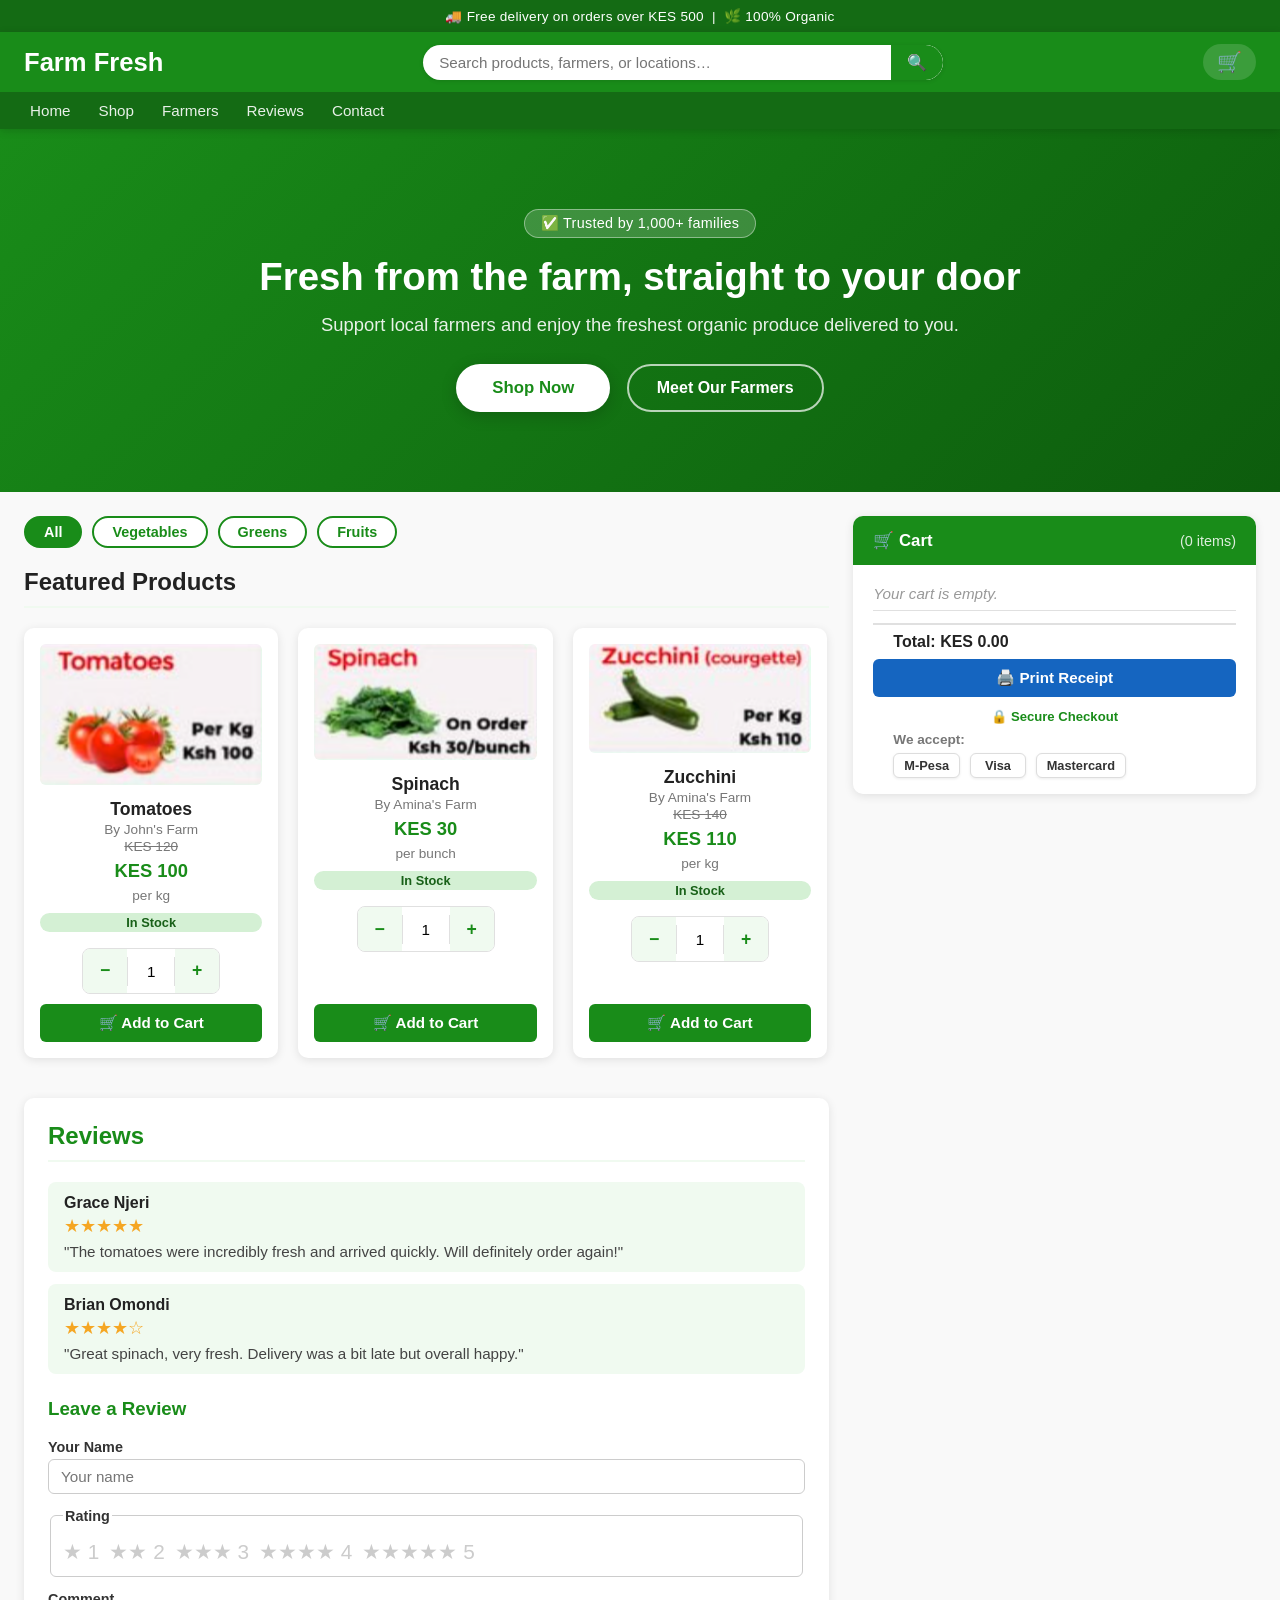
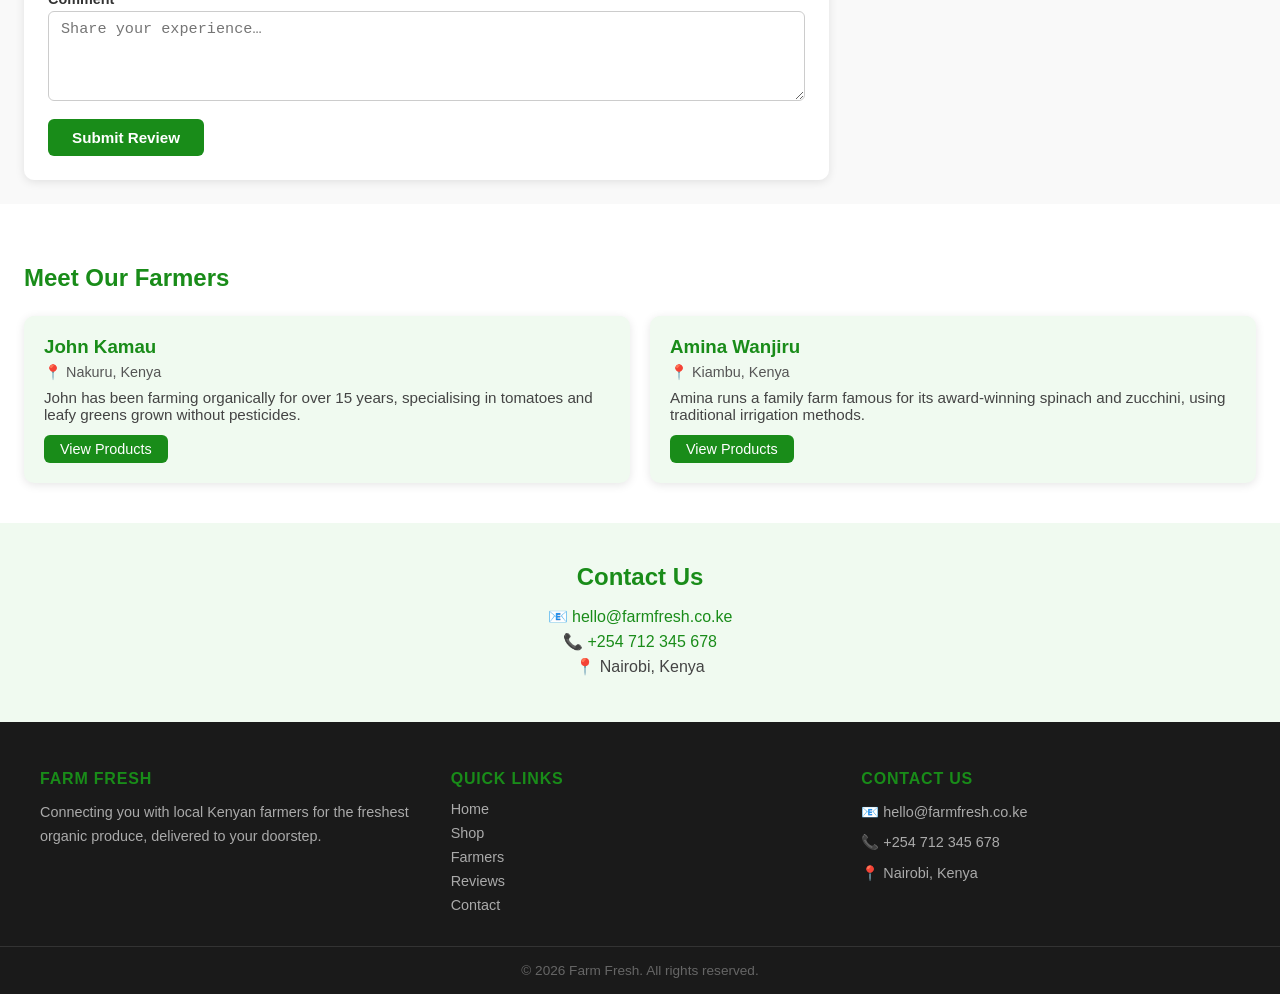
==== commit 84afa35b: "Add Print Receipt feature to Farm Fresh storefront Co-authored-by: erokemwa <111133254+erokemwa@user" ====
--- a/index.html
+++ b/index.html
@@ -104,6 +104,42 @@
           ✅ Order placed! Thank you for shopping with Farm Fresh.<br>
           <small>We'll call you to confirm. Expected delivery: within 24 hours.</small>
         </div>
+
+        <!-- Receipt Block (shown after order confirmation) -->
+        <div id="receipt-block" class="receipt-block" hidden>
+          <div class="receipt-header">
+            <h2 class="receipt-logo">🌿 Farm Fresh</h2>
+            <p class="receipt-tagline">Fresh from the farm, straight to your door</p>
+            <p class="receipt-meta" id="receipt-meta"></p>
+          </div>
+          <table class="receipt-table" id="receipt-table">
+            <thead>
+              <tr>
+                <th>Item</th>
+                <th>Qty</th>
+                <th>Unit Price</th>
+                <th>Total</th>
+              </tr>
+            </thead>
+            <tbody id="receipt-items"></tbody>
+            <tfoot>
+              <tr class="receipt-total-row">
+                <td colspan="3"><strong>Grand Total</strong></td>
+                <td id="receipt-grand-total"></td>
+              </tr>
+            </tfoot>
+          </table>
+          <div class="receipt-delivery">
+            <p><strong>Delivery to:</strong> <span id="receipt-address"></span></p>
+            <p><strong>Contact:</strong> <span id="receipt-phone"></span></p>
+          </div>
+          <p class="receipt-footer-note">Thank you for shopping with Farm Fresh! 🌿<br>Expected delivery: within 24 hours.</p>
+        </div>
+
+        <!-- Print Receipt Button -->
+        <button type="button" id="btn-print-receipt" class="btn-print-receipt" hidden>
+          🖨️ Print Receipt
+        </button>
         <p class="secure-checkout-label">🔒 Secure Checkout</p>
         <button type="button" class="checkout">Checkout</button>
 
--- a/styles.css
+++ b/styles.css
@@ -1229,3 +1229,159 @@
     justify-content: center;
   }
 }
+
+/* ===== Receipt Block ===== */
+.receipt-block {
+  margin: 12px 20px;
+  border: 1.5px solid var(--green);
+  border-radius: 8px;
+  padding: 16px 20px;
+  background: #fff;
+  font-size: 0.9rem;
+  color: #222;
+}
+
+.receipt-header {
+  text-align: center;
+  margin-bottom: 12px;
+  border-bottom: 2px dashed var(--green);
+  padding-bottom: 10px;
+}
+
+.receipt-logo {
+  margin: 0 0 4px;
+  font-size: 1.3rem;
+  color: var(--green);
+}
+
+.receipt-tagline {
+  margin: 0 0 4px;
+  font-size: 0.8rem;
+  color: var(--muted);
+}
+
+.receipt-meta {
+  margin: 4px 0 0;
+  font-size: 0.78rem;
+  color: #555;
+}
+
+.receipt-table {
+  width: 100%;
+  border-collapse: collapse;
+  margin-bottom: 12px;
+  font-size: 0.88rem;
+}
+
+.receipt-table th {
+  text-align: left;
+  border-bottom: 1.5px solid var(--border);
+  padding: 4px 6px;
+  font-size: 0.8rem;
+  color: var(--muted);
+}
+
+.receipt-table td {
+  padding: 4px 6px;
+  border-bottom: 1px dashed var(--border);
+}
+
+.receipt-table tfoot td {
+  border-top: 2px solid var(--green);
+  border-bottom: none;
+  padding-top: 6px;
+  font-weight: 700;
+}
+
+.receipt-qty,
+.receipt-price {
+  text-align: right;
+  white-space: nowrap;
+}
+
+.receipt-delivery {
+  border-top: 1px dashed var(--border);
+  padding-top: 8px;
+  margin-bottom: 10px;
+  font-size: 0.88rem;
+}
+
+.receipt-delivery p {
+  margin: 3px 0;
+}
+
+.receipt-footer-note {
+  text-align: center;
+  font-size: 0.8rem;
+  color: var(--muted);
+  margin: 8px 0 0;
+  border-top: 2px dashed var(--green);
+  padding-top: 8px;
+}
+
+/* ===== Print Receipt Button ===== */
+.btn-print-receipt {
+  display: block;
+  width: calc(100% - 40px);
+  margin: 0 20px 12px;
+  padding: 10px;
+  background: #1565c0;
+  color: #fff;
+  border: none;
+  border-radius: 6px;
+  cursor: pointer;
+  font-size: 0.95rem;
+  font-weight: 700;
+  transition: background 0.2s;
+}
+
+.btn-print-receipt:hover {
+  background: #0d47a1;
+}
+
+/* ===== Print Media Query ===== */
+@media print {
+  /* Hide everything except the receipt */
+  body > *:not(.cart-print-wrapper),
+  .announcement-bar,
+  header,
+  .hero,
+  main > .products-wrapper,
+  #farmers,
+  #contact,
+  footer,
+  .fab-cart,
+  #toast,
+  .cart-header,
+  .cart > ul,
+  .cart-total-line,
+  #order-confirmation,
+  .secure-checkout-label,
+  .checkout,
+  #checkout-form-wrapper,
+  .payment-methods,
+  .btn-print-receipt {
+    display: none !important;
+  }
+
+  /* Show only the receipt block */
+  .cart {
+    box-shadow: none !important;
+    border: none !important;
+    position: static !important;
+    width: 100% !important;
+    min-width: unset !important;
+  }
+
+  #receipt-block {
+    display: block !important;
+    margin: 0 !important;
+    border: none !important;
+    padding: 0 !important;
+  }
+
+  body {
+    background: #fff !important;
+    color: #000 !important;
+  }
+}
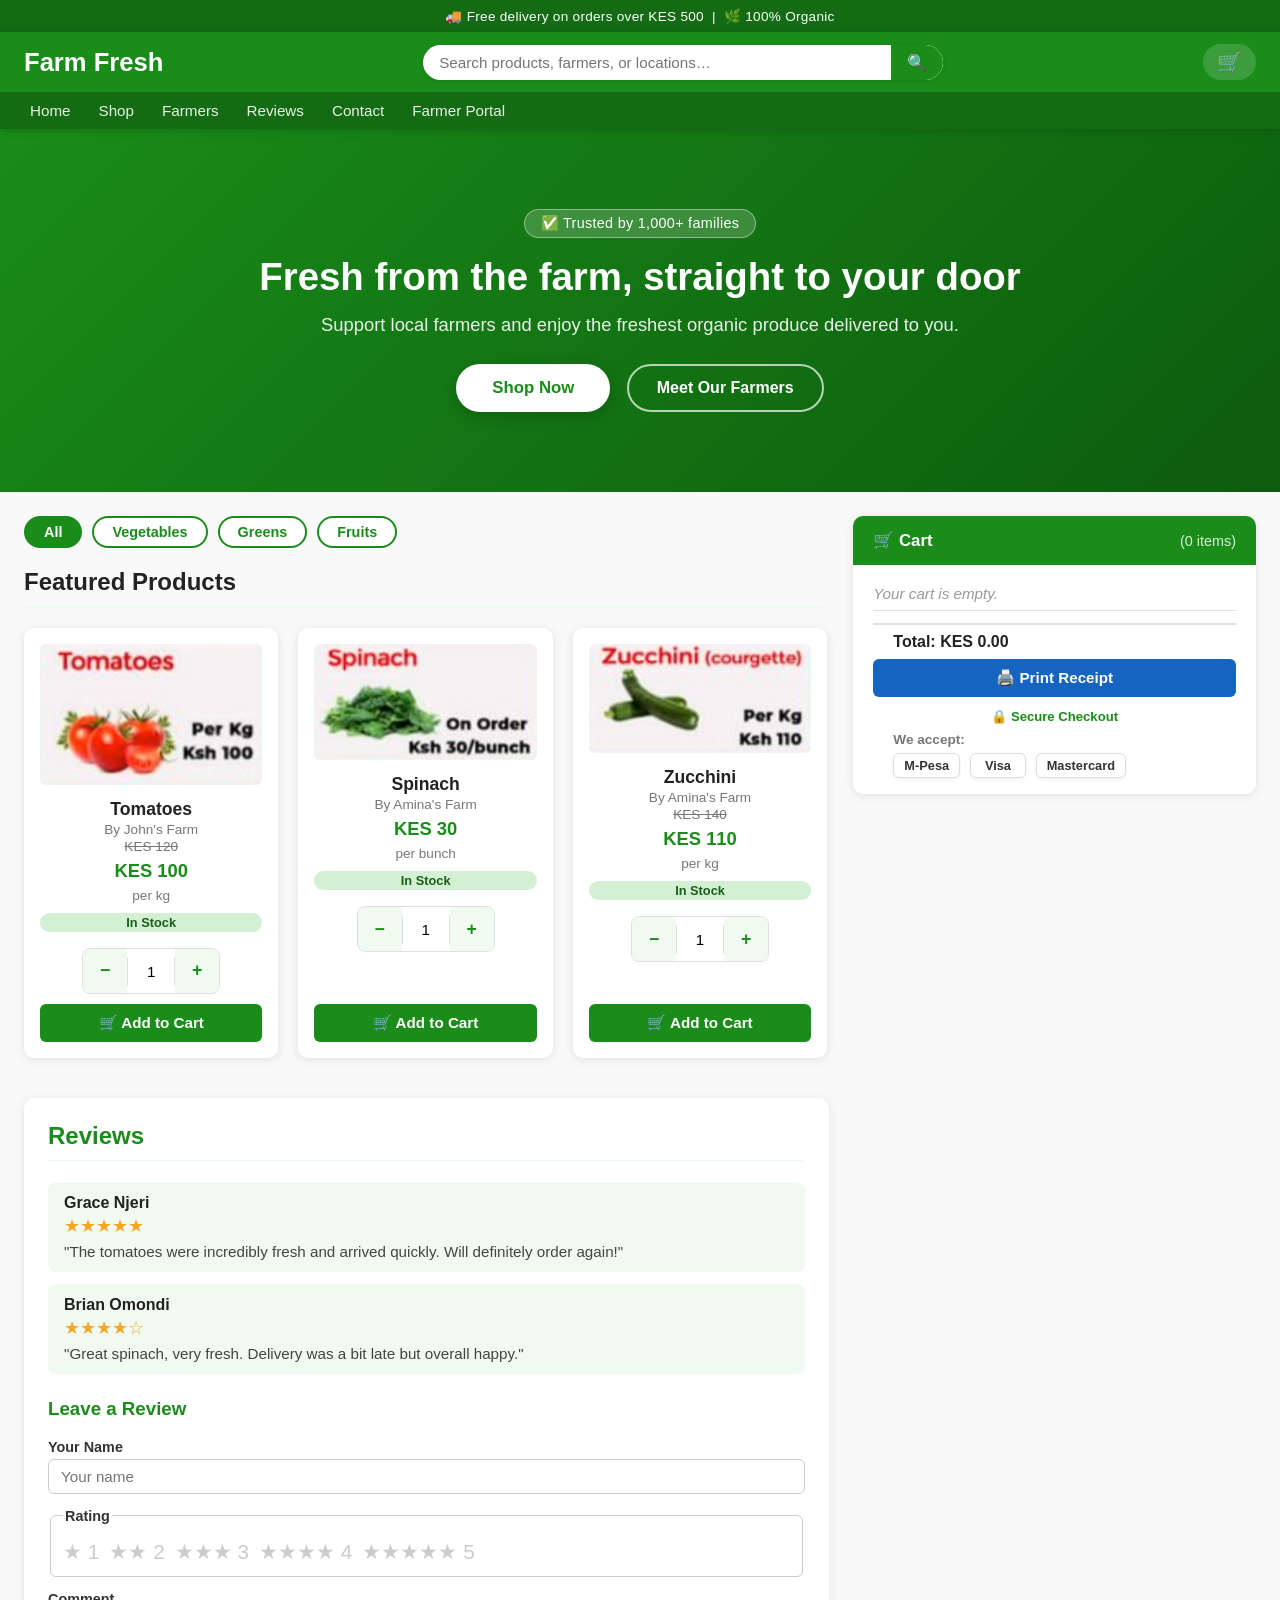
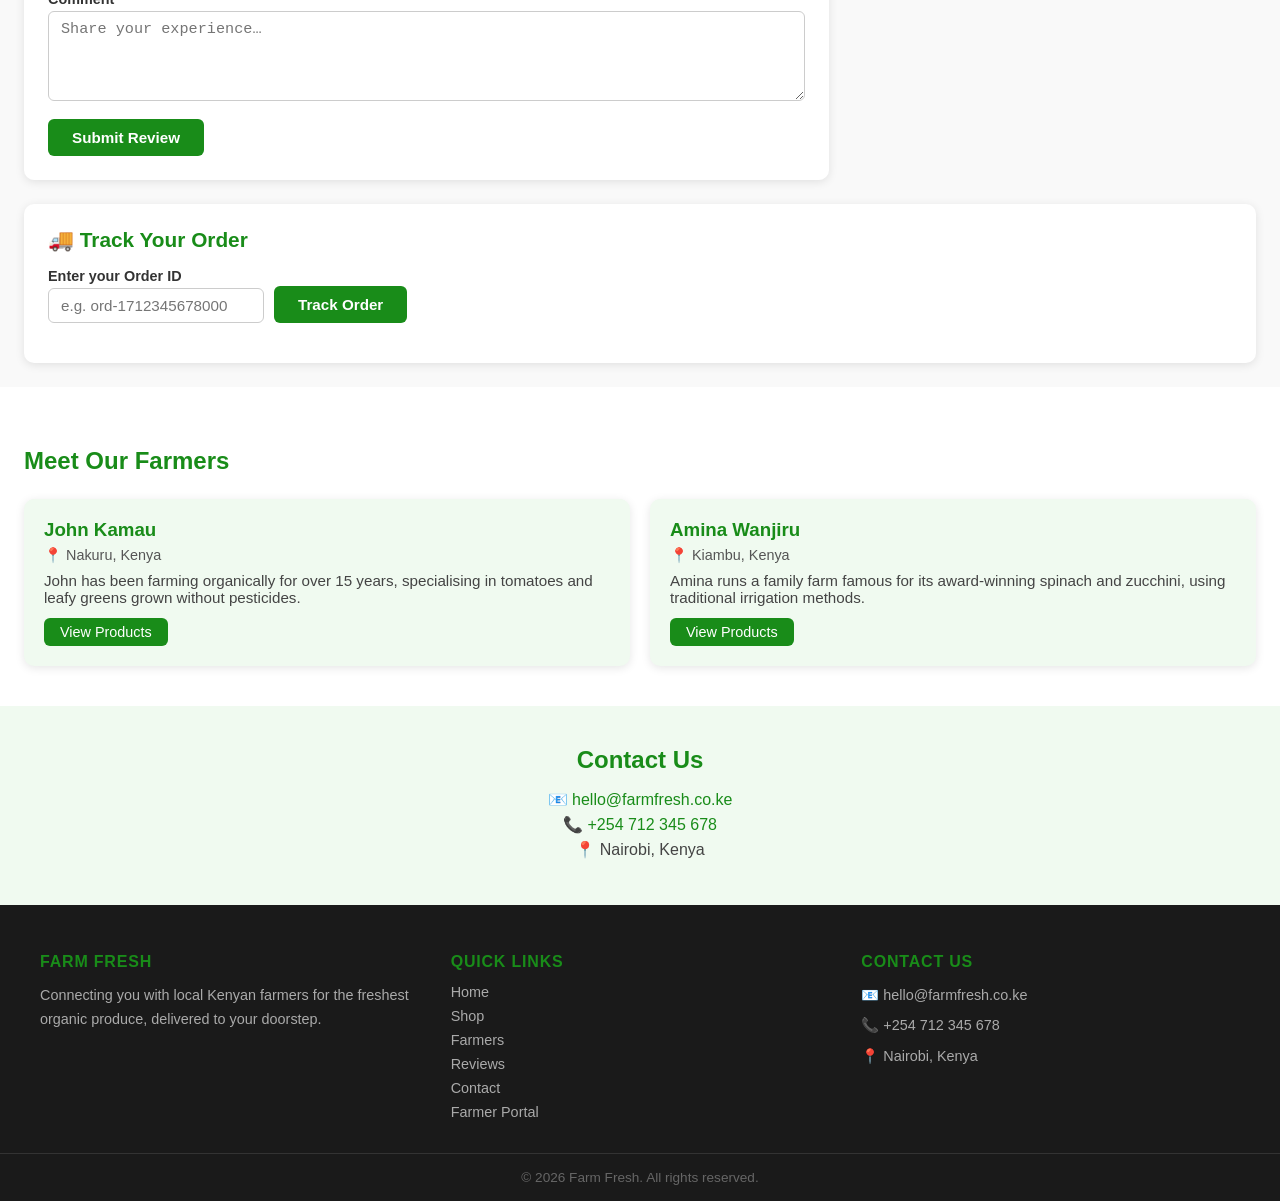
==== commit bb121245: "Add receipt amendments, shipping tracker, farmer dashboard, and track-order features Co-authored-by:" ====
--- a/index.html
+++ b/index.html
@@ -32,6 +32,7 @@
             <li><a href="#farmers">Farmers</a></li>
             <li><a href="#reviews">Reviews</a></li>
             <li><a href="#contact">Contact</a></li>
+            <li><a href="farmer-dashboard.html">Farmer Portal</a></li>
           </ul>
         </nav>
       </div>
@@ -110,7 +111,9 @@
           <div class="receipt-header">
             <h2 class="receipt-logo">🌿 Farm Fresh</h2>
             <p class="receipt-tagline">Fresh from the farm, straight to your door</p>
+            <hr class="receipt-divider">
             <p class="receipt-meta" id="receipt-meta"></p>
+            <p class="receipt-customer" id="receipt-customer"></p>
           </div>
           <table class="receipt-table" id="receipt-table">
             <thead>
@@ -118,7 +121,7 @@
                 <th>Item</th>
                 <th>Qty</th>
                 <th>Unit Price</th>
-                <th>Total</th>
+                <th>Subtotal</th>
               </tr>
             </thead>
             <tbody id="receipt-items"></tbody>
@@ -130,10 +133,19 @@
             </tfoot>
           </table>
           <div class="receipt-delivery">
-            <p><strong>Delivery to:</strong> <span id="receipt-address"></span></p>
-            <p><strong>Contact:</strong> <span id="receipt-phone"></span></p>
-          </div>
-          <p class="receipt-footer-note">Thank you for shopping with Farm Fresh! 🌿<br>Expected delivery: within 24 hours.</p>
+            <p>📍 <strong>Delivery Address:</strong> <span id="receipt-address"></span></p>
+            <p>📞 <strong>Phone:</strong> <span id="receipt-phone"></span></p>
+          </div>
+          <div class="receipt-shipping-status">
+            <strong>Shipping Status:</strong> <span id="receipt-status-badge"></span>
+          </div>
+          <div class="receipt-footer-note">
+            <hr class="receipt-divider">
+            <p>Thank you for shopping with Farm Fresh! 🌿</p>
+            <p>Expected delivery: within 24 hours.</p>
+            <p>hello@farmfresh.co.ke | +254 712 345 678</p>
+            <hr class="receipt-divider">
+          </div>
         </div>
 
         <!-- Print Receipt Button -->
@@ -183,6 +195,18 @@
       </section>
     </main>
 
+    <section id="track-order" class="track-order-section">
+      <h2>🚚 Track Your Order</h2>
+      <div class="track-form">
+        <div>
+          <label for="track-order-id">Enter your Order ID</label>
+          <input type="text" id="track-order-id" placeholder="e.g. ord-1712345678000" autocomplete="off">
+        </div>
+        <button type="button" id="btn-track-order" class="btn-submit">Track Order</button>
+      </div>
+      <div id="track-result" class="track-result" hidden></div>
+    </section>
+
     <section id="farmers" class="farmers-section">
       <h2>Meet Our Farmers</h2>
       <div class="farmers-grid"><!-- Farmers injected by script.js from localStorage (ff_farmers) --></div>
@@ -210,6 +234,7 @@
               <li><a href="#farmers">Farmers</a></li>
               <li><a href="#reviews">Reviews</a></li>
               <li><a href="#contact">Contact</a></li>
+              <li><a href="farmer-dashboard.html">Farmer Portal</a></li>
             </ul>
           </nav>
         </div>
--- a/styles.css
+++ b/styles.css
@@ -1244,8 +1244,13 @@
 .receipt-header {
   text-align: center;
   margin-bottom: 12px;
-  border-bottom: 2px dashed var(--green);
   padding-bottom: 10px;
+}
+
+.receipt-divider {
+  border: none;
+  border-top: 2px dashed var(--green);
+  margin: 8px 0;
 }
 
 .receipt-logo {
@@ -1264,6 +1269,13 @@
   margin: 4px 0 0;
   font-size: 0.78rem;
   color: #555;
+}
+
+.receipt-customer {
+  margin: 4px 0 0;
+  font-size: 0.82rem;
+  font-weight: 600;
+  color: #333;
 }
 
 .receipt-table {
@@ -1315,9 +1327,33 @@
   font-size: 0.8rem;
   color: var(--muted);
   margin: 8px 0 0;
-  border-top: 2px dashed var(--green);
-  padding-top: 8px;
-}
+}
+
+.receipt-footer-note p {
+  margin: 3px 0;
+}
+
+/* ===== Receipt Shipping Status ===== */
+.receipt-shipping-status {
+  margin: 8px 0;
+  padding: 6px 0;
+  border-top: 1px dashed var(--border);
+  font-size: 0.88rem;
+}
+
+.receipt-status-badge {
+  display: inline-block;
+  padding: 2px 10px;
+  border-radius: 12px;
+  font-size: 0.8rem;
+  font-weight: 700;
+  margin-left: 4px;
+}
+
+.receipt-badge-pending { background: #fff3e0; color: #b45309; }
+.receipt-badge-confirmed { background: #eff6ff; color: #1d4ed8; }
+.receipt-badge-dispatched { background: #f3e8ff; color: #7e22ce; }
+.receipt-badge-delivered { background: #dcfce7; color: #166534; }
 
 /* ===== Print Receipt Button ===== */
 .btn-print-receipt {
@@ -1339,15 +1375,147 @@
   background: #0d47a1;
 }
 
+/* ===== Shipping Tracker Steps ===== */
+.shipping-steps {
+  display: flex;
+  align-items: flex-start;
+  justify-content: center;
+  gap: 0;
+  margin: 20px 0;
+  position: relative;
+}
+
+.shipping-step {
+  display: flex;
+  flex-direction: column;
+  align-items: center;
+  flex: 1;
+  position: relative;
+}
+
+.step-circle {
+  width: 36px;
+  height: 36px;
+  border-radius: 50%;
+  background: var(--border);
+  color: #fff;
+  display: flex;
+  align-items: center;
+  justify-content: center;
+  font-size: 1rem;
+  font-weight: 700;
+  z-index: 1;
+  border: 3px solid var(--border);
+  transition: background 0.3s, border-color 0.3s;
+}
+
+.step-circle.done {
+  background: var(--green);
+  border-color: var(--green);
+}
+
+.step-label {
+  font-size: 0.75rem;
+  font-weight: 600;
+  margin-top: 6px;
+  text-align: center;
+  color: var(--muted);
+}
+
+.step-label.done {
+  color: var(--green);
+}
+
+.step-connector {
+  flex: 1;
+  height: 3px;
+  background: var(--border);
+  margin-top: 18px;
+  transition: background 0.3s;
+}
+
+.step-connector.done {
+  background: var(--green);
+}
+
+/* ===== Track Order Section ===== */
+.track-order-section {
+  background: #fff;
+  border-radius: var(--radius);
+  box-shadow: var(--shadow);
+  padding: 24px;
+  margin: 0 24px 24px;
+}
+
+.track-order-section h2 {
+  color: var(--green);
+  margin: 0 0 16px;
+  font-size: 1.3rem;
+}
+
+.track-form {
+  display: flex;
+  gap: 10px;
+  flex-wrap: wrap;
+  align-items: flex-end;
+  margin-bottom: 16px;
+}
+
+.track-form label {
+  font-size: 0.9rem;
+  font-weight: 600;
+  color: #333;
+  display: block;
+  margin-bottom: 4px;
+}
+
+.track-form input[type="text"] {
+  flex: 1;
+  min-width: 200px;
+  padding: 8px 12px;
+  border: 1px solid #ccc;
+  border-radius: 6px;
+  font-size: 0.95rem;
+  outline: none;
+  transition: border-color 0.2s;
+}
+
+.track-form input[type="text"]:focus {
+  border-color: var(--green);
+}
+
+.track-result {
+  margin-top: 8px;
+}
+
+.track-card {
+  background: var(--green-light);
+  border-radius: var(--radius);
+  padding: 16px 20px;
+  font-size: 0.92rem;
+}
+
+.track-card h3 {
+  color: var(--green);
+  margin: 0 0 12px;
+  font-size: 1.05rem;
+}
+
+.track-error {
+  color: #c62828;
+  font-weight: 600;
+  padding: 10px 0;
+}
+
 /* ===== Print Media Query ===== */
 @media print {
   /* Hide everything except the receipt */
-  body > *:not(.cart-print-wrapper),
   .announcement-bar,
   header,
   .hero,
   main > .products-wrapper,
   #farmers,
+  #track-order,
   #contact,
   footer,
   .fab-cart,
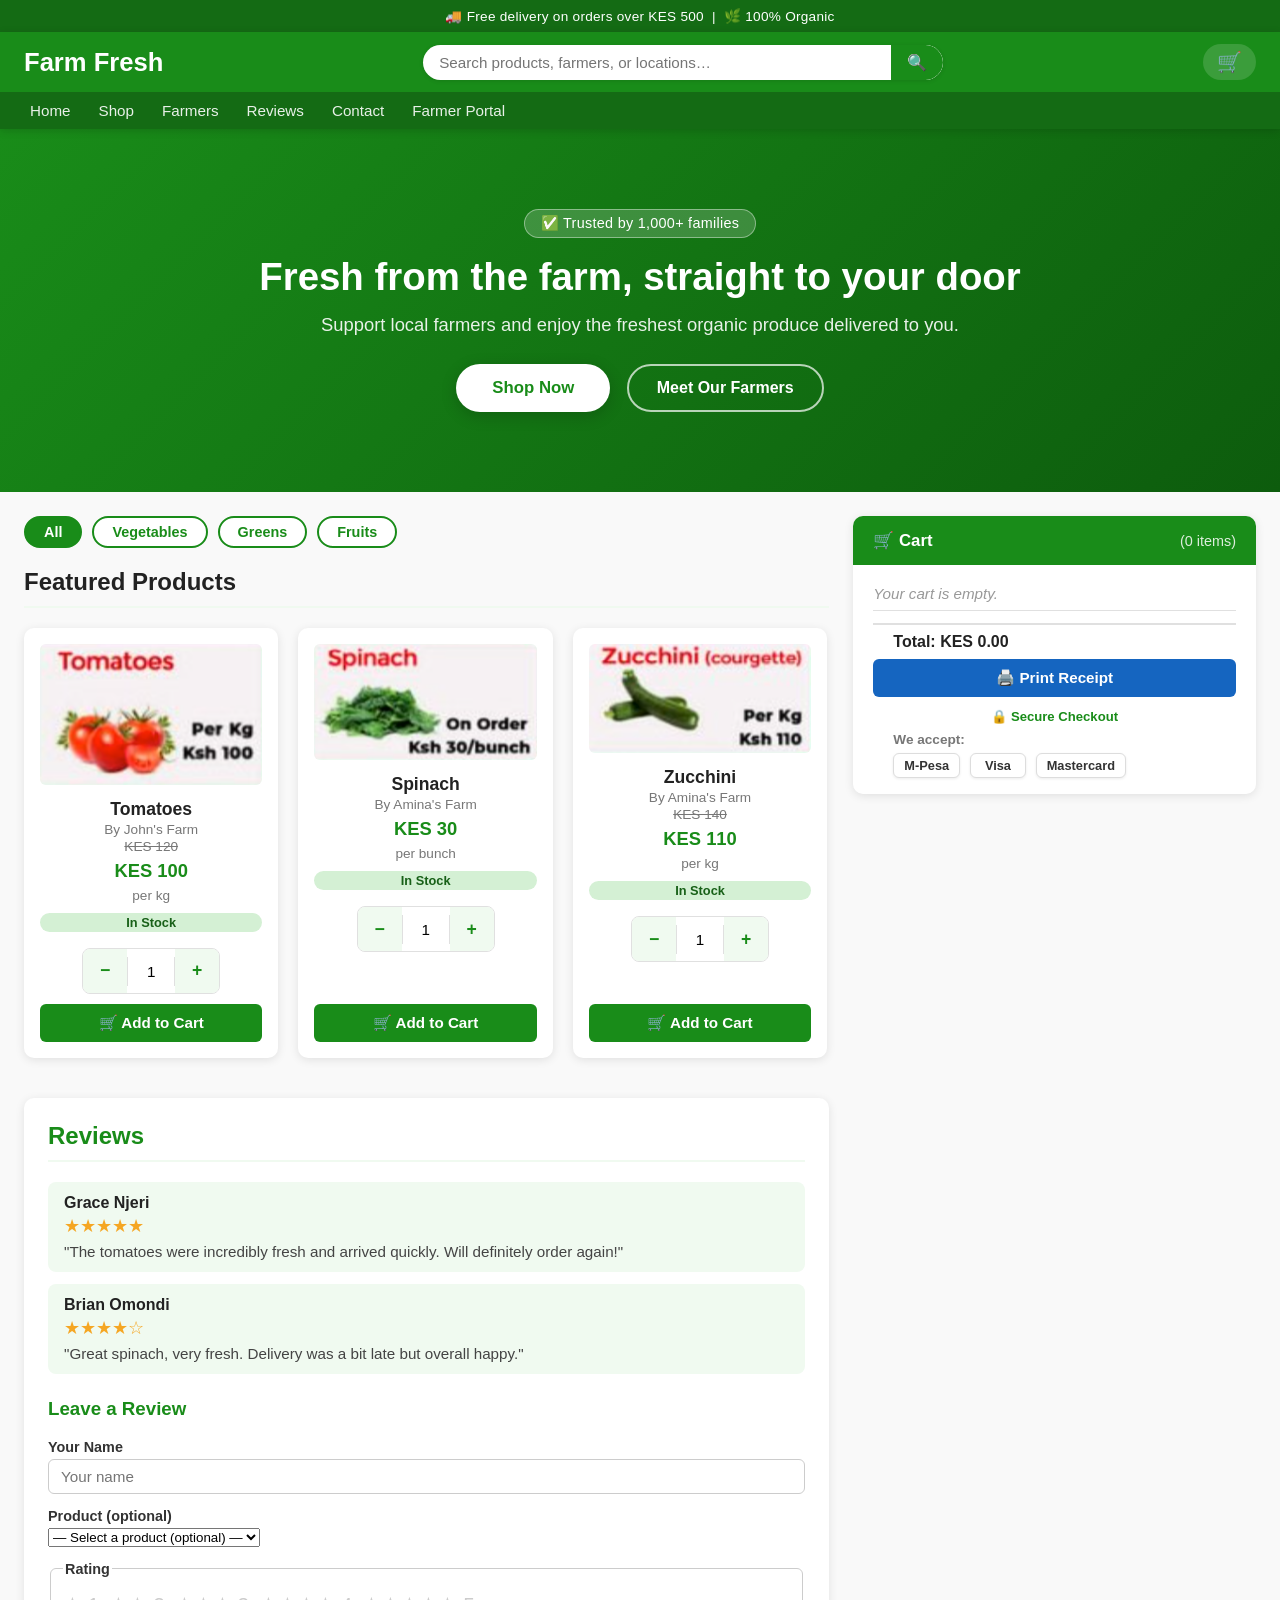
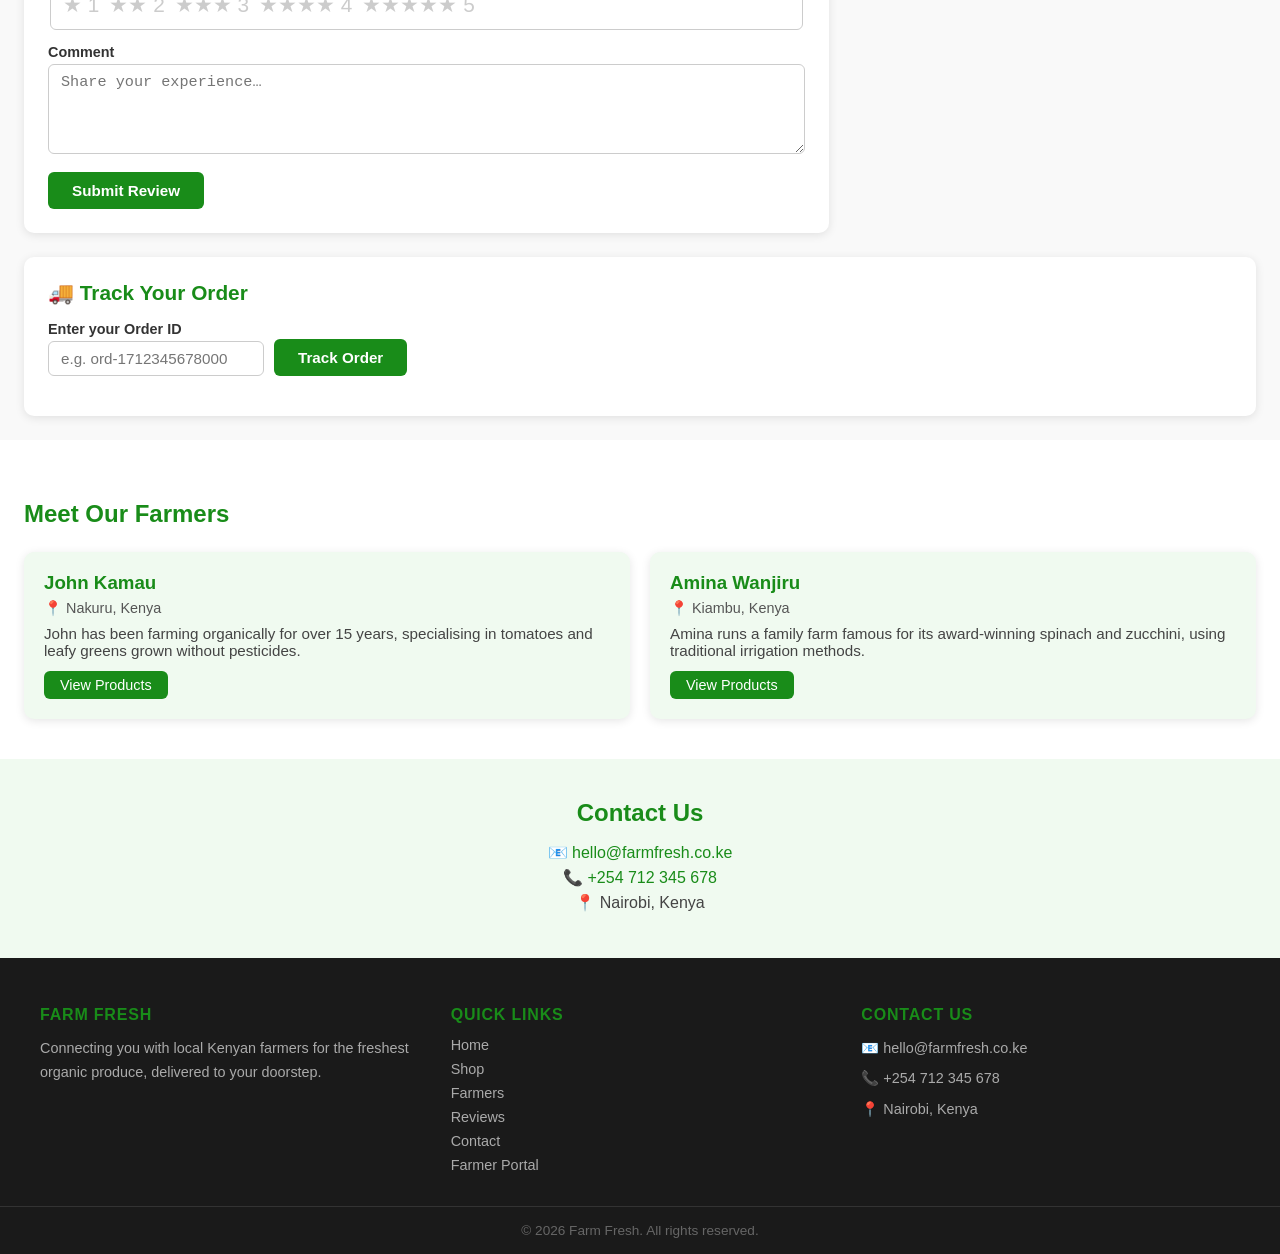
==== commit ff69d471: "Implement relational data model with farmerId, customerId, enriched order items, ff_users, per-item " ====
--- a/index.html
+++ b/index.html
@@ -70,6 +70,12 @@
             <div class="form-group">
               <label for="review-name">Your Name</label>
               <input type="text" id="review-name" placeholder="Your name" required autocomplete="name">
+            </div>
+            <div class="form-group">
+              <label for="review-product">Product (optional)</label>
+              <select id="review-product">
+                <option value="">— Select a product (optional) —</option>
+              </select>
             </div>
             <div class="form-group">
               <fieldset>
--- a/styles.css
+++ b/styles.css
@@ -1354,6 +1354,47 @@
 .receipt-badge-confirmed { background: #eff6ff; color: #1d4ed8; }
 .receipt-badge-dispatched { background: #f3e8ff; color: #7e22ce; }
 .receipt-badge-delivered { background: #dcfce7; color: #166534; }
+
+/* ===== Receipt Farmer Attribution ===== */
+small.receipt-farmer {
+  color: #4a7c59;
+  font-size: 0.8rem;
+  font-style: italic;
+  margin-left: 4px;
+}
+
+.receipt-farmer-group-header td {
+  background: var(--green-light);
+  color: var(--green-dark);
+  font-weight: 700;
+  font-size: 0.85rem;
+  padding: 4px 8px;
+}
+
+/* ===== Track Order Farmer Groups ===== */
+.track-farmer-group {
+  margin: 8px 0;
+  padding: 8px 12px;
+  background: #fff;
+  border-radius: 6px;
+  border-left: 3px solid var(--green);
+}
+
+.track-farmer-group h4 {
+  margin: 0 0 6px;
+  font-size: 0.9rem;
+  color: var(--green-dark);
+  display: flex;
+  align-items: center;
+  gap: 6px;
+}
+
+.track-farmer-group ul {
+  margin: 0;
+  padding-left: 18px;
+  font-size: 0.88rem;
+  color: #444;
+}
 
 /* ===== Print Receipt Button ===== */
 .btn-print-receipt {
@@ -1532,6 +1573,20 @@
     display: none !important;
   }
 
+  /* Reset body and main for clean print layout */
+  body {
+    background: #fff !important;
+    color: #000 !important;
+    margin: 0 !important;
+    padding: 0 !important;
+  }
+
+  main {
+    display: block !important;
+    padding: 0 !important;
+    margin: 0 !important;
+  }
+
   /* Show only the receipt block */
   .cart {
     box-shadow: none !important;
@@ -1539,17 +1594,19 @@
     position: static !important;
     width: 100% !important;
     min-width: unset !important;
+    padding: 0 !important;
+    background: #fff !important;
   }
 
   #receipt-block {
     display: block !important;
     margin: 0 !important;
-    border: none !important;
-    padding: 0 !important;
-  }
-
-  body {
-    background: #fff !important;
-    color: #000 !important;
-  }
-}
+    border: 1.5px solid #198C19 !important;
+    padding: 16px 20px !important;
+    page-break-inside: avoid;
+  }
+
+  /* Ensure receipt text is legible for printing */
+  .receipt-logo { color: #198C19 !important; }
+  .receipt-footer-note { color: #333 !important; }
+}
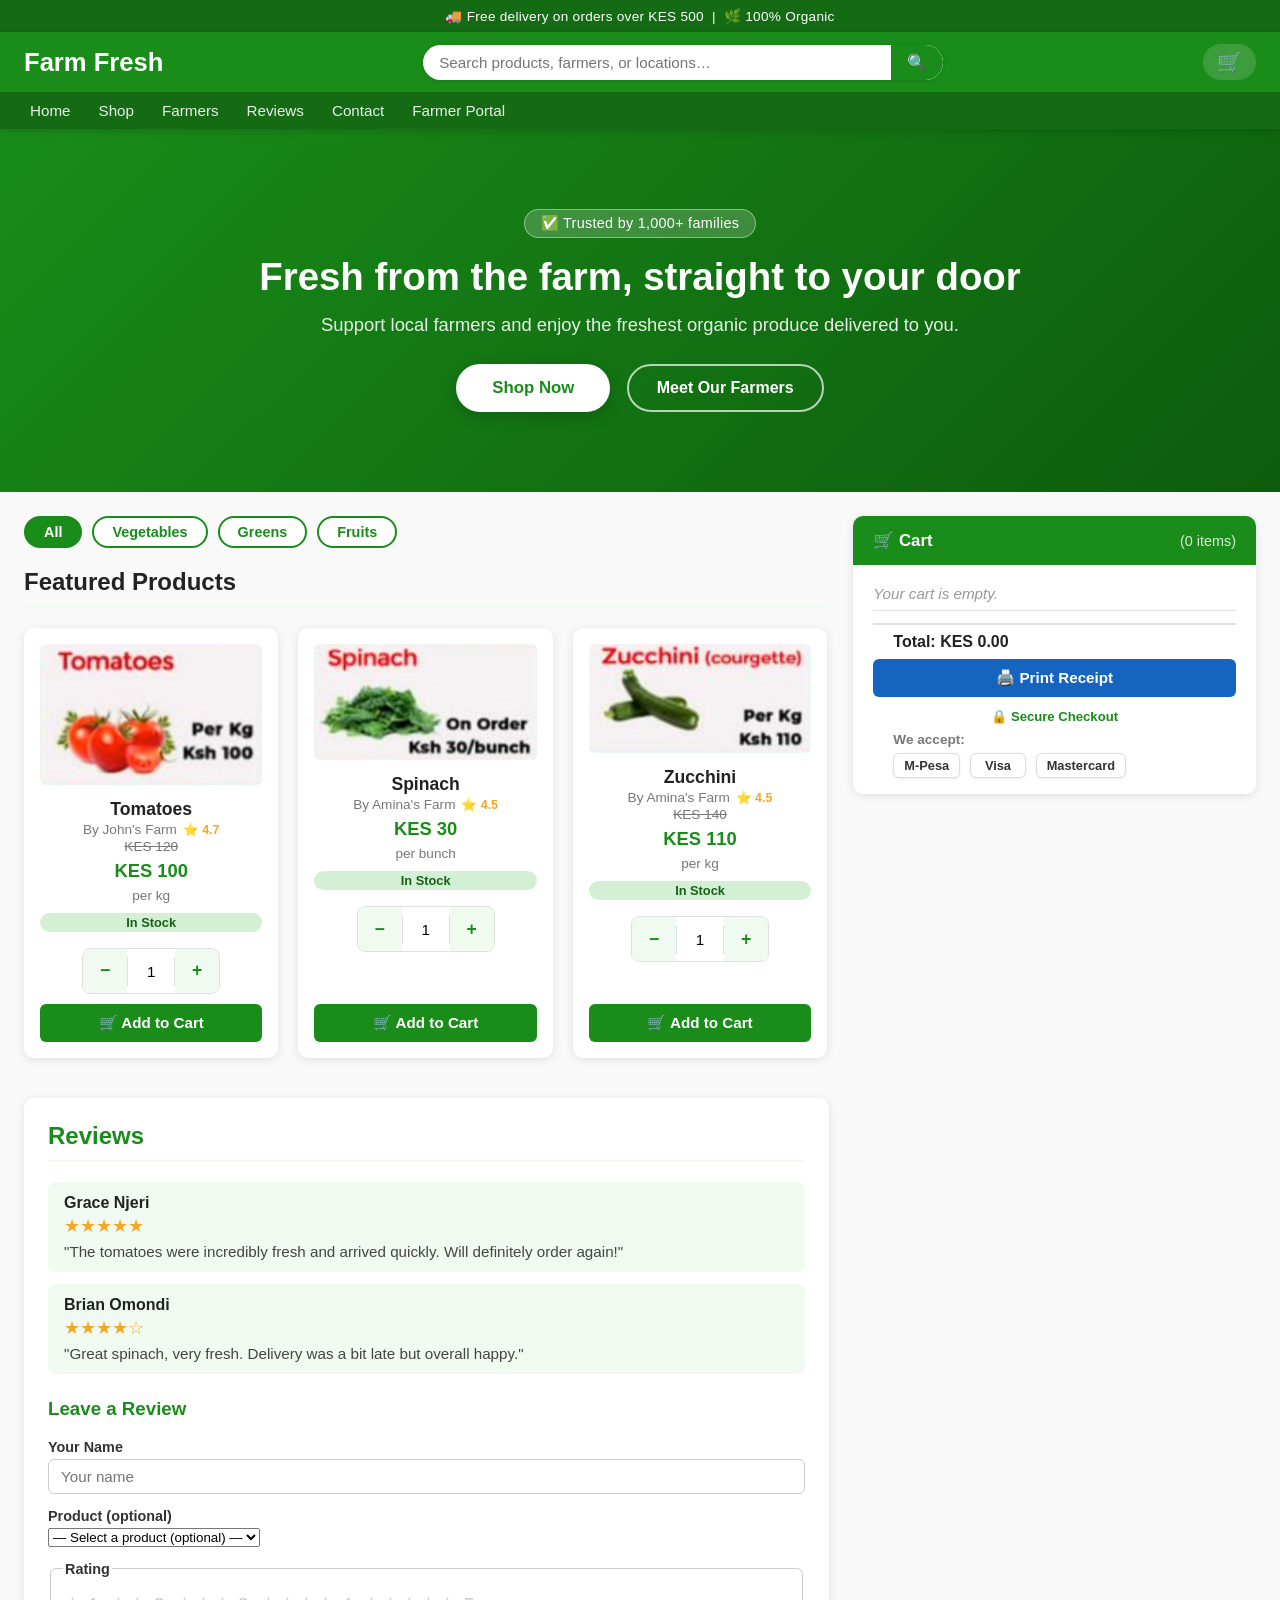
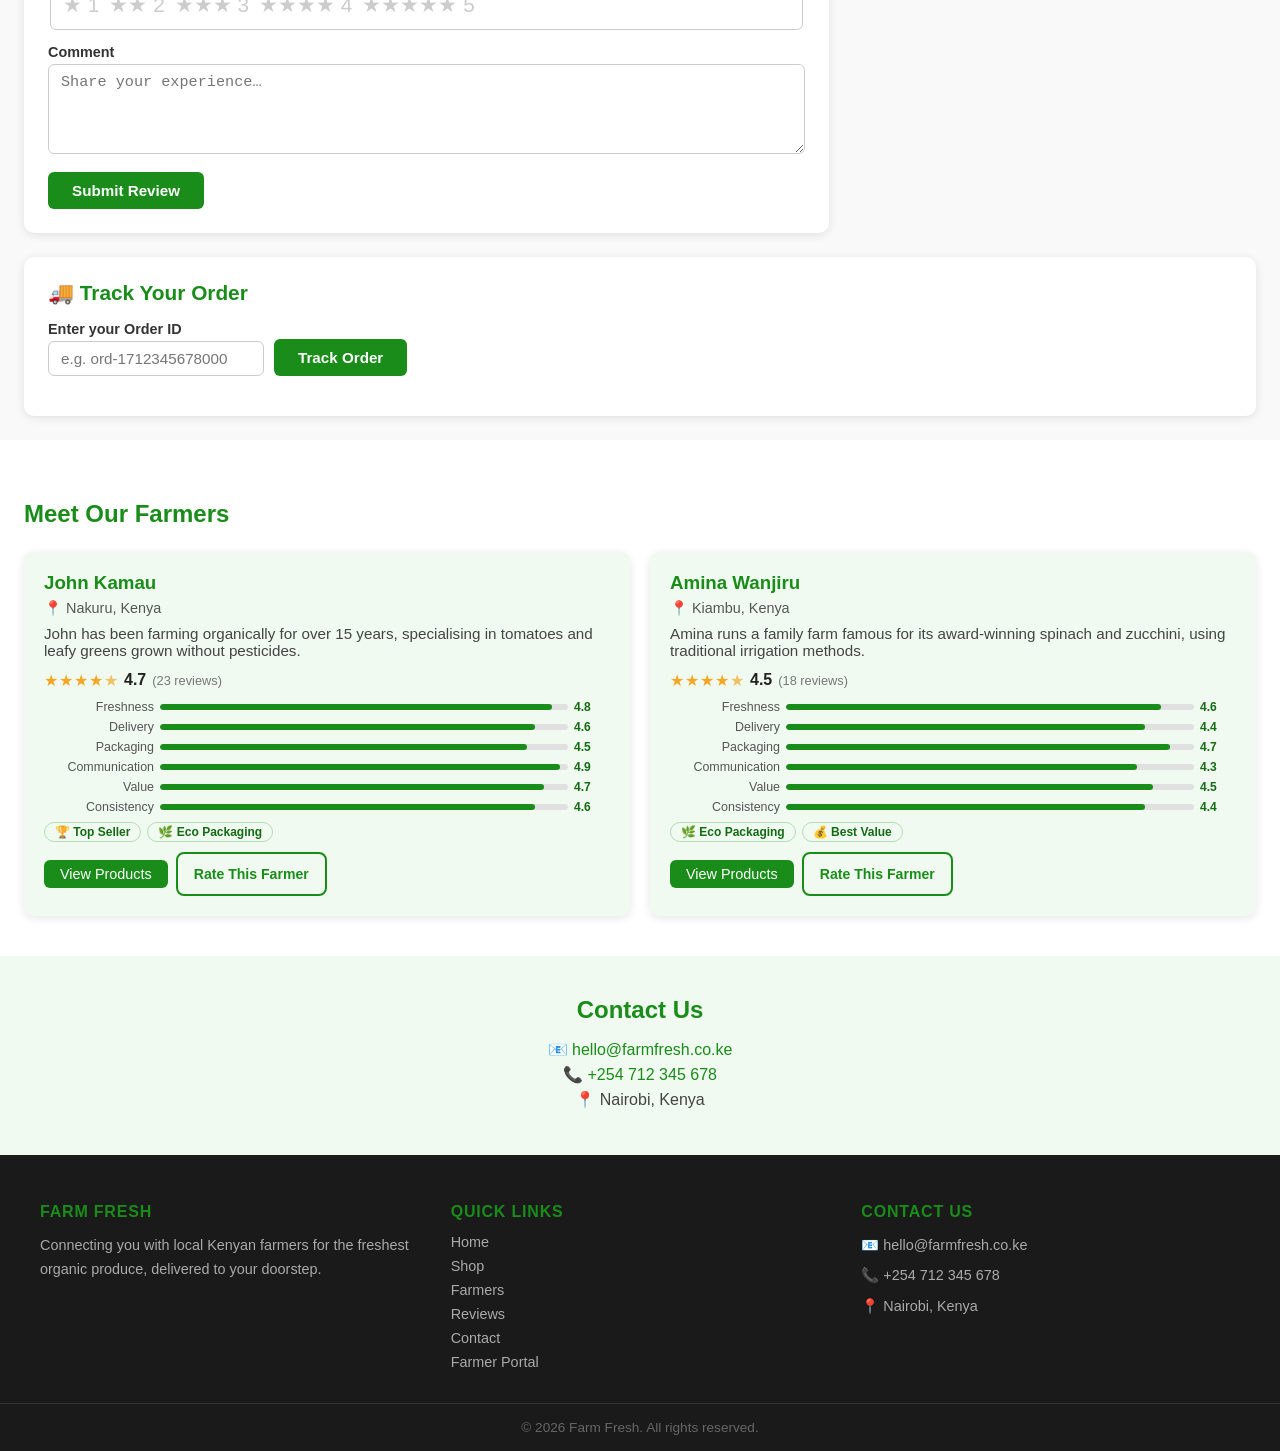
==== commit ff08f96c: "Add Farmer Rating System and 3-Step Payment Checkout Wizard Feature 1: Farmer Rating System - Add ra" ====
--- a/index.html
+++ b/index.html
@@ -162,34 +162,175 @@
         <button type="button" class="checkout">Checkout</button>
 
         <div id="checkout-form-wrapper" class="checkout-form-wrapper" hidden>
+          <!-- Progress Steps -->
           <ol class="checkout-steps" aria-label="Checkout progress">
-            <li class="step">1. Cart</li>
-            <li class="step active">2. Details</li>
-            <li class="step">3. Confirmation</li>
+            <li class="step" id="step-indicator-1" aria-current="step">1. Cart</li>
+            <li class="step" id="step-indicator-2">2. Payment</li>
+            <li class="step" id="step-indicator-3">3. Confirmation</li>
           </ol>
-          <h3>Payment Details</h3>
-          <p class="guest-checkout-note">No account needed — checkout as a guest</p>
-          <form id="checkout-form" novalidate>
-            <div class="form-group">
-              <label for="checkout-name">Full Name</label>
-              <input type="text" id="checkout-name" placeholder="Full name" required autocomplete="name">
-            </div>
-            <div class="form-group">
-              <label for="checkout-phone">Phone Number</label>
-              <input type="tel" id="checkout-phone" autocomplete="tel" placeholder="e.g. 0712 345 678" required>
-            </div>
-            <div class="form-group">
-              <label for="checkout-address">Delivery Address</label>
-              <input type="text" id="checkout-address" autocomplete="street-address" placeholder="e.g. 14 Moi Avenue, Nairobi" required>
-            </div>
-            <div class="order-summary-preview" id="order-summary-preview"></div>
+
+          <!-- ===== Step 1: Cart Review ===== -->
+          <div id="checkout-step-1" class="checkout-step">
+            <h3>Cart Review</h3>
+            <p class="guest-checkout-note">No account needed — checkout as a guest</p>
+            <div id="checkout-cart-table-wrapper"><!-- Injected by JS --></div>
+            <div class="checkout-fee-summary" id="checkout-fee-summary"></div>
+            <div class="promo-row">
+              <label for="promo-code-input">Promo Code</label>
+              <div class="promo-input-group">
+                <input type="text" id="promo-code-input" placeholder="e.g. FRESH10" autocomplete="off" aria-describedby="promo-msg">
+                <button type="button" id="btn-apply-promo" class="btn-secondary">Apply</button>
+              </div>
+              <span id="promo-msg" class="promo-msg" aria-live="polite"></span>
+            </div>
+            <!-- Delivery details collected here -->
+            <div class="delivery-details-form">
+              <h4>Delivery Details</h4>
+              <div class="form-group">
+                <label for="checkout-name">Full Name</label>
+                <input type="text" id="checkout-name" placeholder="Full name" required autocomplete="name">
+              </div>
+              <div class="form-group">
+                <label for="checkout-phone">Phone Number</label>
+                <input type="tel" id="checkout-phone" autocomplete="tel" placeholder="e.g. 0712 345 678" required>
+              </div>
+              <div class="form-group">
+                <label for="checkout-address">Delivery Address</label>
+                <input type="text" id="checkout-address" autocomplete="street-address" placeholder="e.g. 14 Moi Avenue, Nairobi" required>
+              </div>
+            </div>
             <div class="trust-badges">
               <span>🔒 SSL Secured</span>
               <span>🚚 Delivery within 24h</span>
               <span>✅ No hidden fees</span>
             </div>
-            <button type="submit" class="btn-submit">Confirm Order</button>
-          </form>
+            <button type="button" id="btn-step1-next" class="btn-submit" disabled>Proceed to Payment</button>
+          </div>
+
+          <!-- ===== Step 2: Payment Method ===== -->
+          <div id="checkout-step-2" class="checkout-step" hidden>
+            <h3>Choose Payment Method</h3>
+            <fieldset class="payment-method-fieldset">
+              <legend>Payment Method</legend>
+              <div class="payment-method-cards">
+
+                <!-- M-Pesa -->
+                <label class="payment-method-card selected" for="pay-mpesa">
+                  <input type="radio" id="pay-mpesa" name="payment-method" value="mpesa" checked>
+                  <div class="payment-method-card-inner">
+                    <span class="payment-logo mpesa-logo"><span class="mpesa-m">M</span>-<span class="mpesa-pesa">PESA</span></span>
+                    <span class="payment-method-name">M-Pesa</span>
+                  </div>
+                </label>
+
+                <!-- Card -->
+                <label class="payment-method-card" for="pay-card">
+                  <input type="radio" id="pay-card" name="payment-method" value="card">
+                  <div class="payment-method-card-inner">
+                    <span class="payment-logo card-logo">💳</span>
+                    <span class="payment-method-name">Card</span>
+                  </div>
+                </label>
+
+                <!-- Crypto -->
+                <label class="payment-method-card" for="pay-crypto">
+                  <input type="radio" id="pay-crypto" name="payment-method" value="crypto">
+                  <div class="payment-method-card-inner">
+                    <span class="payment-logo crypto-logo">₿</span>
+                    <span class="payment-method-name">Crypto</span>
+                  </div>
+                </label>
+
+              </div>
+            </fieldset>
+
+            <!-- M-Pesa Panel -->
+            <div id="panel-mpesa" class="payment-panel">
+              <div class="mpesa-header">
+                <span class="mpesa-wordmark"><span class="mpesa-m">M</span>-<span class="mpesa-pesa">PESA</span></span>
+                <small>Lipa na M-Pesa</small>
+              </div>
+              <div class="form-group">
+                <label for="mpesa-phone">M-Pesa Phone Number</label>
+                <input type="tel" id="mpesa-phone" autocomplete="tel" placeholder="0712 345 678" inputmode="numeric" aria-describedby="mpesa-phone-error">
+                <span id="mpesa-phone-error" class="field-error" role="alert" style="display:none"></span>
+              </div>
+              <div id="mpesa-spinner-msg" class="payment-spinner-msg" hidden>
+                <div class="spinner" aria-label="Processing…"></div>
+                <p id="mpesa-status-text">STK Push sent — Enter your M-Pesa PIN on your phone</p>
+              </div>
+              <button type="button" id="btn-pay-mpesa" class="btn-submit mpesa-btn">Pay with M-Pesa</button>
+            </div>
+
+            <!-- Card Panel -->
+            <div id="panel-card" class="payment-panel" hidden>
+              <div class="trust-signals">
+                <span>🔒 SSL Secured</span>
+                <span>✅ Verified by Visa</span>
+                <span>✅ Mastercard SecureCode</span>
+              </div>
+              <div class="form-group">
+                <label for="card-number">Card Number <span id="card-type-icon" class="card-type-icon"></span></label>
+                <input type="text" id="card-number" inputmode="numeric" autocomplete="cc-number" placeholder="1234 5678 9012 3456" maxlength="19" aria-describedby="card-number-error">
+                <span id="card-number-error" class="field-error" role="alert"></span>
+              </div>
+              <div class="form-group">
+                <label for="card-name">Cardholder Name</label>
+                <input type="text" id="card-name" autocomplete="cc-name" placeholder="Name on card" aria-describedby="card-name-error">
+                <span id="card-name-error" class="field-error" role="alert"></span>
+              </div>
+              <div class="form-row-2col">
+                <div class="form-group">
+                  <label for="card-expiry">Expiry Date</label>
+                  <input type="text" id="card-expiry" inputmode="numeric" autocomplete="cc-exp" placeholder="MM / YY" maxlength="7" aria-describedby="card-expiry-error">
+                  <span id="card-expiry-error" class="field-error" role="alert"></span>
+                </div>
+                <div class="form-group">
+                  <label for="card-cvv">
+                    CVV
+                    <button type="button" class="cvv-tooltip-btn" aria-label="CVV help" title="3 digits on back of card (4 for Amex)">?</button>
+                  </label>
+                  <input type="text" id="card-cvv" inputmode="numeric" autocomplete="cc-csc" placeholder="123" maxlength="4" aria-describedby="card-cvv-error">
+                  <span id="card-cvv-error" class="field-error" role="alert"></span>
+                </div>
+              </div>
+              <div id="card-spinner-msg" class="payment-spinner-msg" hidden>
+                <div class="spinner" aria-label="Processing…"></div>
+                <p>Processing your card payment…</p>
+              </div>
+              <button type="button" id="btn-pay-card" class="btn-submit">Pay Securely 🔒</button>
+            </div>
+
+            <!-- Crypto Panel -->
+            <div id="panel-crypto" class="payment-panel crypto-panel" hidden>
+              <fieldset class="coin-selector-fieldset">
+                <legend>Select Coin</legend>
+                <label class="coin-radio-label"><input type="radio" name="crypto-coin" value="usdt" checked> USDT (TRC-20)</label>
+                <label class="coin-radio-label"><input type="radio" name="crypto-coin" value="btc"> BTC</label>
+              </fieldset>
+              <div class="crypto-amount-display" id="crypto-amount-display"></div>
+              <div class="form-group">
+                <label for="crypto-address">Wallet Address</label>
+                <div class="crypto-address-row">
+                  <input type="text" id="crypto-address" class="crypto-address-input" readonly aria-label="Wallet address">
+                  <button type="button" id="btn-copy-address" class="btn-secondary btn-copy">📋 Copy</button>
+                </div>
+              </div>
+              <div class="qr-placeholder" aria-label="QR code placeholder">
+                <div class="qr-grid" id="qr-grid"></div>
+                <small>Scan with your wallet app</small>
+              </div>
+              <p class="crypto-note" id="crypto-note"></p>
+              <button type="button" id="btn-pay-crypto" class="btn-submit crypto-btn">I've Sent the Payment ✓</button>
+            </div>
+
+            <button type="button" id="btn-step2-back" class="btn-back">← Back to Cart</button>
+          </div>
+
+          <!-- ===== Step 3: Confirmation ===== -->
+          <div id="checkout-step-3" class="checkout-step" hidden>
+            <!-- Receipt injected here by JS -->
+          </div>
         </div>
 
         <div class="payment-methods">
@@ -259,6 +400,23 @@
       🛒 <span class="fab-cart-count" id="fab-cart-count"></span>
     </a>
     <div id="toast" class="toast" role="status" aria-live="polite"></div>
+
+    <!-- ===== Farmer Rating Modal ===== -->
+    <div id="farmer-rating-modal" class="rating-modal-overlay" hidden role="dialog" aria-modal="true" aria-labelledby="rating-modal-farmer-name">
+      <div class="rating-modal-box" tabindex="-1">
+        <div class="rating-modal-header">
+          <h3 id="rating-modal-farmer-name">Rate Farmer</h3>
+          <button type="button" class="rating-modal-close" onclick="closeRatingModal()" aria-label="Close rating modal">×</button>
+        </div>
+        <p class="rating-modal-subtitle">Drag each slider to rate (1 = poor, 5 = excellent)</p>
+        <div id="rating-modal-sliders"></div>
+        <div class="rating-modal-footer">
+          <button type="button" class="btn-submit" onclick="submitFarmerRating()">Submit Rating</button>
+          <button type="button" class="btn-back" onclick="closeRatingModal()">Cancel</button>
+        </div>
+      </div>
+    </div>
+
     <script src="script.js"></script>
   </body>
 </html>
--- a/styles.css
+++ b/styles.css
@@ -1547,6 +1547,623 @@
   font-weight: 600;
   padding: 10px 0;
 }
+
+/* ===== Focus Visible ===== */
+:focus-visible {
+  outline: 3px solid var(--green);
+  outline-offset: 2px;
+}
+
+/* ===== Farmer Rating System ===== */
+.farmer-rating-summary {
+  display: flex;
+  align-items: center;
+  gap: 6px;
+  margin: 8px 0 4px;
+  flex-wrap: wrap;
+}
+
+.stars-display { display: inline-flex; gap: 1px; }
+.star { font-size: 1rem; }
+.star-full { color: var(--orange); }
+.star-half { color: var(--orange); opacity: 0.7; }
+.star-empty { color: #ccc; }
+
+.farmer-rating-score {
+  font-weight: 700;
+  font-size: 1rem;
+  color: var(--text);
+}
+
+.farmer-review-count {
+  font-size: 0.8rem;
+  color: var(--muted);
+}
+
+/* Metric Bars */
+.metric-bars { margin: 10px 0 8px; display: flex; flex-direction: column; gap: 6px; }
+
+.metric-bar-row {
+  display: grid;
+  grid-template-columns: 110px 1fr 36px;
+  align-items: center;
+  gap: 6px;
+}
+
+.metric-label {
+  font-size: 0.78rem;
+  color: #555;
+  text-align: right;
+}
+
+.metric-bar-track {
+  height: 6px;
+  background: #e0e0e0;
+  border-radius: 3px;
+  overflow: hidden;
+}
+
+.metric-bar-fill {
+  height: 100%;
+  background: var(--green);
+  border-radius: 3px;
+  width: 0%;
+  transition: width 0.8s ease;
+}
+
+.metric-score {
+  font-size: 0.75rem;
+  font-weight: 700;
+  color: var(--green-dark);
+  text-align: left;
+}
+
+/* Badges */
+.farmer-badges { display: flex; flex-wrap: wrap; gap: 6px; margin: 8px 0; }
+
+.farmer-badge-pill {
+  display: inline-flex;
+  align-items: center;
+  gap: 3px;
+  background: var(--green-light);
+  border: 1px solid #b2dfb2;
+  border-radius: 12px;
+  padding: 2px 10px;
+  font-size: 0.75rem;
+  font-weight: 600;
+  color: var(--green-dark);
+}
+
+/* Rate button */
+.btn-rate-farmer {
+  background: transparent;
+  border: 2px solid var(--green);
+  color: var(--green);
+  border-radius: 8px;
+  padding: 8px 16px;
+  font-size: 0.88rem;
+  font-weight: 600;
+  cursor: pointer;
+  transition: background 0.2s, color 0.2s;
+  min-width: 44px;
+  min-height: 44px;
+}
+
+.btn-rate-farmer:hover {
+  background: var(--green);
+  color: #fff;
+}
+
+.farmer-card-actions {
+  display: flex;
+  gap: 8px;
+  flex-wrap: wrap;
+  margin-top: 10px;
+  align-items: center;
+}
+
+/* Product farmer rating inline */
+.product-farmer-rating {
+  color: var(--orange);
+  font-size: 0.78rem;
+  font-weight: 700;
+  margin-left: 2px;
+}
+
+/* ===== Rating Modal ===== */
+.rating-modal-overlay {
+  position: fixed;
+  inset: 0;
+  background: rgba(0,0,0,0.5);
+  backdrop-filter: blur(4px);
+  display: flex;
+  align-items: center;
+  justify-content: center;
+  z-index: 1000;
+}
+
+.rating-modal-overlay[hidden] { display: none; }
+
+.rating-modal-box {
+  background: #fff;
+  border-radius: var(--radius);
+  padding: 24px;
+  width: min(520px, 95vw);
+  max-height: 90vh;
+  overflow-y: auto;
+  box-shadow: var(--shadow-hover);
+}
+
+.rating-modal-header {
+  display: flex;
+  justify-content: space-between;
+  align-items: center;
+  margin-bottom: 8px;
+}
+
+.rating-modal-header h3 { margin: 0; color: var(--green); }
+
+.rating-modal-close {
+  background: none;
+  border: none;
+  font-size: 1.5rem;
+  cursor: pointer;
+  color: var(--muted);
+  padding: 4px 8px;
+  border-radius: 4px;
+  min-width: 44px;
+  min-height: 44px;
+}
+
+.rating-modal-subtitle {
+  font-size: 0.85rem;
+  color: var(--muted);
+  margin: 0 0 16px;
+}
+
+.rating-slider-row {
+  display: flex;
+  flex-direction: column;
+  gap: 4px;
+  margin-bottom: 14px;
+  padding: 10px;
+  border: 1px solid var(--border);
+  border-radius: 8px;
+  background: #fafafa;
+}
+
+.rating-slider-label strong { display: block; font-size: 0.9rem; }
+.rating-slider-label small { color: var(--muted); font-size: 0.78rem; }
+
+.rating-slider-control {
+  display: flex;
+  align-items: center;
+  gap: 10px;
+  margin-top: 6px;
+}
+
+.rating-slider-control input[type="range"] {
+  flex: 1;
+  accent-color: var(--green);
+  min-height: 44px;
+  cursor: pointer;
+}
+
+.slider-value {
+  min-width: 30px;
+  font-weight: 700;
+  color: var(--green-dark);
+  font-size: 0.9rem;
+}
+
+.rating-modal-footer {
+  display: flex;
+  gap: 10px;
+  margin-top: 16px;
+}
+
+/* ===== Enhanced Checkout Wizard ===== */
+.checkout-step { animation: fadeInStep 0.2s ease; }
+@keyframes fadeInStep { from { opacity: 0; transform: translateY(6px); } to { opacity: 1; transform: none; } }
+
+/* Cart table in step 1 */
+.checkout-cart-table {
+  width: 100%;
+  border-collapse: collapse;
+  font-size: 0.88rem;
+  margin-bottom: 12px;
+}
+.checkout-cart-table th {
+  text-align: left;
+  border-bottom: 2px solid var(--border);
+  padding: 6px;
+  font-size: 0.78rem;
+  color: var(--muted);
+}
+.checkout-cart-table td {
+  padding: 6px;
+  border-bottom: 1px solid var(--border);
+  vertical-align: middle;
+}
+.cart-qty-controls {
+  display: flex;
+  align-items: center;
+  gap: 4px;
+}
+.cart-qty-btn {
+  background: var(--green-light);
+  border: 1px solid #b2dfb2;
+  border-radius: 4px;
+  cursor: pointer;
+  font-size: 1rem;
+  display: flex;
+  align-items: center;
+  justify-content: center;
+  min-width: 44px;
+  min-height: 44px;
+}
+.cart-qty-num { min-width: 24px; text-align: center; font-weight: 700; }
+
+.btn-remove-cart-item {
+  background: none;
+  border: none;
+  color: #c62828;
+  cursor: pointer;
+  font-size: 1.1rem;
+  padding: 4px 8px;
+  border-radius: 4px;
+  min-width: 44px;
+  min-height: 44px;
+}
+.btn-remove-cart-item:hover { background: #ffebee; }
+
+/* Fee summary */
+.checkout-fee-summary {
+  background: var(--green-light);
+  border-radius: 8px;
+  padding: 10px 14px;
+  margin-bottom: 14px;
+  font-size: 0.88rem;
+}
+.fee-row {
+  display: flex;
+  justify-content: space-between;
+  padding: 3px 0;
+}
+.fee-row.grand-total {
+  border-top: 2px solid var(--green);
+  margin-top: 6px;
+  padding-top: 6px;
+  font-weight: 700;
+  font-size: 1rem;
+  color: var(--green-dark);
+}
+.fee-row.discount-row { color: var(--green-dark); font-weight: 600; }
+
+/* Promo code */
+.promo-row { margin-bottom: 16px; }
+.promo-row label { display: block; font-size: 0.85rem; font-weight: 600; margin-bottom: 4px; }
+.promo-input-group { display: flex; gap: 6px; }
+.promo-input-group input { flex: 1; padding: 8px 12px; border: 1px solid var(--border); border-radius: 6px; font-size: 0.9rem; }
+.promo-msg { display: block; margin-top: 4px; font-size: 0.8rem; font-weight: 600; }
+.promo-msg.promo-success { color: var(--green); }
+.promo-msg.promo-error { color: #c62828; }
+
+.delivery-details-form {
+  border-top: 1px solid var(--border);
+  padding-top: 16px;
+  margin-top: 4px;
+}
+.delivery-details-form h4 { margin: 0 0 12px; color: var(--green); font-size: 1rem; }
+
+/* Order confirmation card */
+.order-confirmation-card {
+  background: var(--green-light);
+  border-radius: var(--radius);
+  padding: 20px;
+  font-size: 0.92rem;
+}
+.order-confirmation-card p { margin: 4px 0; }
+
+/* Payment method cards */
+.payment-method-fieldset {
+  border: none;
+  padding: 0;
+  margin: 0 0 16px;
+}
+.payment-method-fieldset legend {
+  font-size: 0.88rem;
+  font-weight: 700;
+  color: var(--muted);
+  margin-bottom: 10px;
+}
+
+.payment-method-cards {
+  display: flex;
+  gap: 10px;
+  flex-wrap: wrap;
+}
+
+.payment-method-card {
+  flex: 1 1 100px;
+  border: 2px solid var(--border);
+  border-radius: 10px;
+  padding: 14px 12px;
+  cursor: pointer;
+  transition: border-color 0.2s, background 0.2s, box-shadow 0.2s;
+  display: flex;
+  flex-direction: column;
+  align-items: center;
+  min-width: 44px;
+  min-height: 44px;
+  background: #fff;
+  position: relative;
+}
+.payment-method-card input[type="radio"] {
+  position: absolute;
+  opacity: 0;
+  width: 0; height: 0;
+}
+.payment-method-card.selected,
+.payment-method-card:has(input:checked) {
+  border-color: var(--green);
+  background: var(--green-light);
+  box-shadow: 0 0 0 2px var(--green);
+}
+
+.payment-method-card-inner {
+  display: flex;
+  flex-direction: column;
+  align-items: center;
+  gap: 6px;
+}
+
+.payment-logo { font-size: 1.4rem; font-weight: 900; }
+
+.mpesa-logo { font-size: 1rem; font-weight: 900; letter-spacing: 0.01em; }
+.mpesa-m { color: #e8112d; }
+.mpesa-pesa { color: #00a651; }
+
+.payment-method-name { font-size: 0.8rem; font-weight: 600; color: var(--text); }
+
+/* Payment panels */
+.payment-panel { padding: 16px 0 0; }
+
+/* M-Pesa panel */
+.mpesa-header {
+  display: flex;
+  align-items: baseline;
+  gap: 10px;
+  margin-bottom: 14px;
+}
+.mpesa-wordmark { font-size: 1.5rem; font-weight: 900; letter-spacing: 0.02em; }
+.mpesa-wordmark .mpesa-m { color: #e8112d; }
+.mpesa-wordmark .mpesa-pesa { color: #00a651; }
+.mpesa-header small { color: var(--muted); font-size: 0.8rem; }
+
+.mpesa-btn { background: #00a651; }
+.mpesa-btn:hover { background: #007f3e; }
+
+/* Card panel */
+.trust-signals {
+  display: flex;
+  flex-wrap: wrap;
+  gap: 6px;
+  margin-bottom: 12px;
+}
+.trust-signals span {
+  font-size: 0.75rem;
+  background: #f5f5f5;
+  border: 1px solid var(--border);
+  border-radius: 5px;
+  padding: 4px 8px;
+  color: #555;
+}
+.card-type-icon { font-size: 0.9rem; margin-left: 4px; }
+.form-row-2col {
+  display: grid;
+  grid-template-columns: 1fr 1fr;
+  gap: 12px;
+}
+.cvv-tooltip-btn {
+  background: #eee;
+  border: 1px solid #ccc;
+  border-radius: 50%;
+  width: 20px; height: 20px;
+  font-size: 0.7rem;
+  cursor: help;
+  padding: 0;
+  vertical-align: middle;
+  margin-left: 4px;
+  min-width: 20px;
+}
+
+/* Crypto panel */
+.crypto-panel { background: #1a1a2e; border-radius: 10px; padding: 16px; margin-top: 12px; color: #e0e0e0; }
+.coin-selector-fieldset { border: none; padding: 0; margin: 0 0 14px; }
+.coin-selector-fieldset legend { font-size: 0.85rem; color: #aaa; margin-bottom: 8px; }
+.coin-radio-label {
+  display: inline-flex;
+  align-items: center;
+  gap: 6px;
+  margin-right: 16px;
+  font-size: 0.9rem;
+  cursor: pointer;
+  min-height: 44px;
+}
+.crypto-amount-display {
+  background: #16213e;
+  border-radius: 8px;
+  padding: 12px;
+  margin-bottom: 14px;
+  font-size: 0.9rem;
+  color: #a0d8a0;
+  font-weight: 700;
+  font-family: monospace;
+}
+.crypto-address-row {
+  display: flex;
+  gap: 6px;
+  align-items: center;
+}
+.crypto-address-input {
+  flex: 1;
+  background: #16213e;
+  color: #7ec8e3;
+  border: 1px solid #333;
+  border-radius: 6px;
+  padding: 8px 10px;
+  font-family: monospace;
+  font-size: 0.75rem;
+  min-width: 0;
+}
+.btn-copy {
+  background: #2d5a2d;
+  color: #a0d8a0;
+  border: 1px solid #4a7c4a;
+  font-size: 0.8rem;
+  white-space: nowrap;
+  min-width: 44px;
+  min-height: 44px;
+}
+.btn-copy:hover { background: #3a6b3a; }
+
+.qr-placeholder {
+  text-align: center;
+  margin: 14px 0;
+}
+.qr-grid {
+  display: inline-grid;
+  grid-template-columns: repeat(10, 14px);
+  grid-template-rows: repeat(10, 14px);
+  gap: 1px;
+  background: #fff;
+  padding: 8px;
+  border-radius: 4px;
+  margin-bottom: 4px;
+}
+.qr-cell { border-radius: 1px; }
+.qr-cell.dark { background: #1a1a1a; }
+.qr-cell.light { background: #fff; }
+.qr-placeholder small { display: block; color: #aaa; font-size: 0.78rem; }
+
+.crypto-note {
+  font-size: 0.8rem;
+  color: #b0b0b0;
+  line-height: 1.5;
+  margin: 10px 0 14px;
+  background: #16213e;
+  border-radius: 6px;
+  padding: 8px 12px;
+}
+
+.crypto-btn { background: #4a7c2f; }
+.crypto-btn:hover { background: #3a6020; }
+
+/* Spinner */
+.payment-spinner-msg {
+  display: flex;
+  align-items: center;
+  gap: 12px;
+  background: var(--green-light);
+  border-radius: 8px;
+  padding: 12px 16px;
+  margin: 12px 0;
+  font-size: 0.9rem;
+  color: var(--green-dark);
+  font-weight: 600;
+}
+.payment-spinner-msg p { margin: 0; }
+
+.spinner {
+  width: 24px; height: 24px;
+  border: 3px solid var(--border);
+  border-top-color: var(--green);
+  border-radius: 50%;
+  animation: spin 0.8s linear infinite;
+  flex-shrink: 0;
+}
+@keyframes spin { to { transform: rotate(360deg); } }
+
+/* Back button */
+.btn-back {
+  display: inline-block;
+  margin-top: 10px;
+  background: none;
+  border: 1px solid var(--border);
+  border-radius: 8px;
+  color: var(--text);
+  padding: 9px 18px;
+  cursor: pointer;
+  font-size: 0.9rem;
+  min-width: 44px;
+  min-height: 44px;
+}
+.btn-back:hover { background: var(--green-light); border-color: var(--green); }
+
+/* Btn-secondary */
+.btn-secondary {
+  background: #f0f0f0;
+  border: 1px solid var(--border);
+  border-radius: 8px;
+  padding: 8px 14px;
+  cursor: pointer;
+  font-size: 0.88rem;
+  min-width: 44px;
+  min-height: 44px;
+}
+.btn-secondary:hover { background: var(--green-light); }
+
+/* Order status stepper in confirmation */
+.order-stepper {
+  display: flex;
+  align-items: center;
+  gap: 0;
+  margin: 14px 0;
+  overflow-x: auto;
+}
+.order-step {
+  display: flex;
+  flex-direction: column;
+  align-items: center;
+  gap: 4px;
+  flex: 1;
+  min-width: 60px;
+}
+.order-step-circle {
+  width: 32px; height: 32px;
+  border-radius: 50%;
+  background: #e0e0e0;
+  display: flex;
+  align-items: center;
+  justify-content: center;
+  font-size: 0.8rem;
+  font-weight: 700;
+  color: #888;
+}
+.order-step-circle.done { background: var(--green); color: #fff; }
+.order-step-label { font-size: 0.7rem; color: var(--muted); text-align: center; }
+.order-step-label.done { color: var(--green-dark); font-weight: 700; }
+.order-step-connector { flex: 1; height: 3px; background: #e0e0e0; min-width: 20px; }
+.order-step-connector.done { background: var(--green); }
+
+/* Continue shopping */
+.btn-continue-shopping {
+  display: inline-block;
+  margin: 12px 0 6px;
+  background: var(--green-light);
+  border: 2px solid var(--green);
+  border-radius: 8px;
+  color: var(--green-dark);
+  padding: 10px 20px;
+  font-weight: 700;
+  cursor: pointer;
+  font-size: 0.9rem;
+  text-decoration: none;
+  min-width: 44px;
+  min-height: 44px;
+}
+.btn-continue-shopping:hover { background: var(--green); color: #fff; }
 
 /* ===== Print Media Query ===== */
 @media print {
